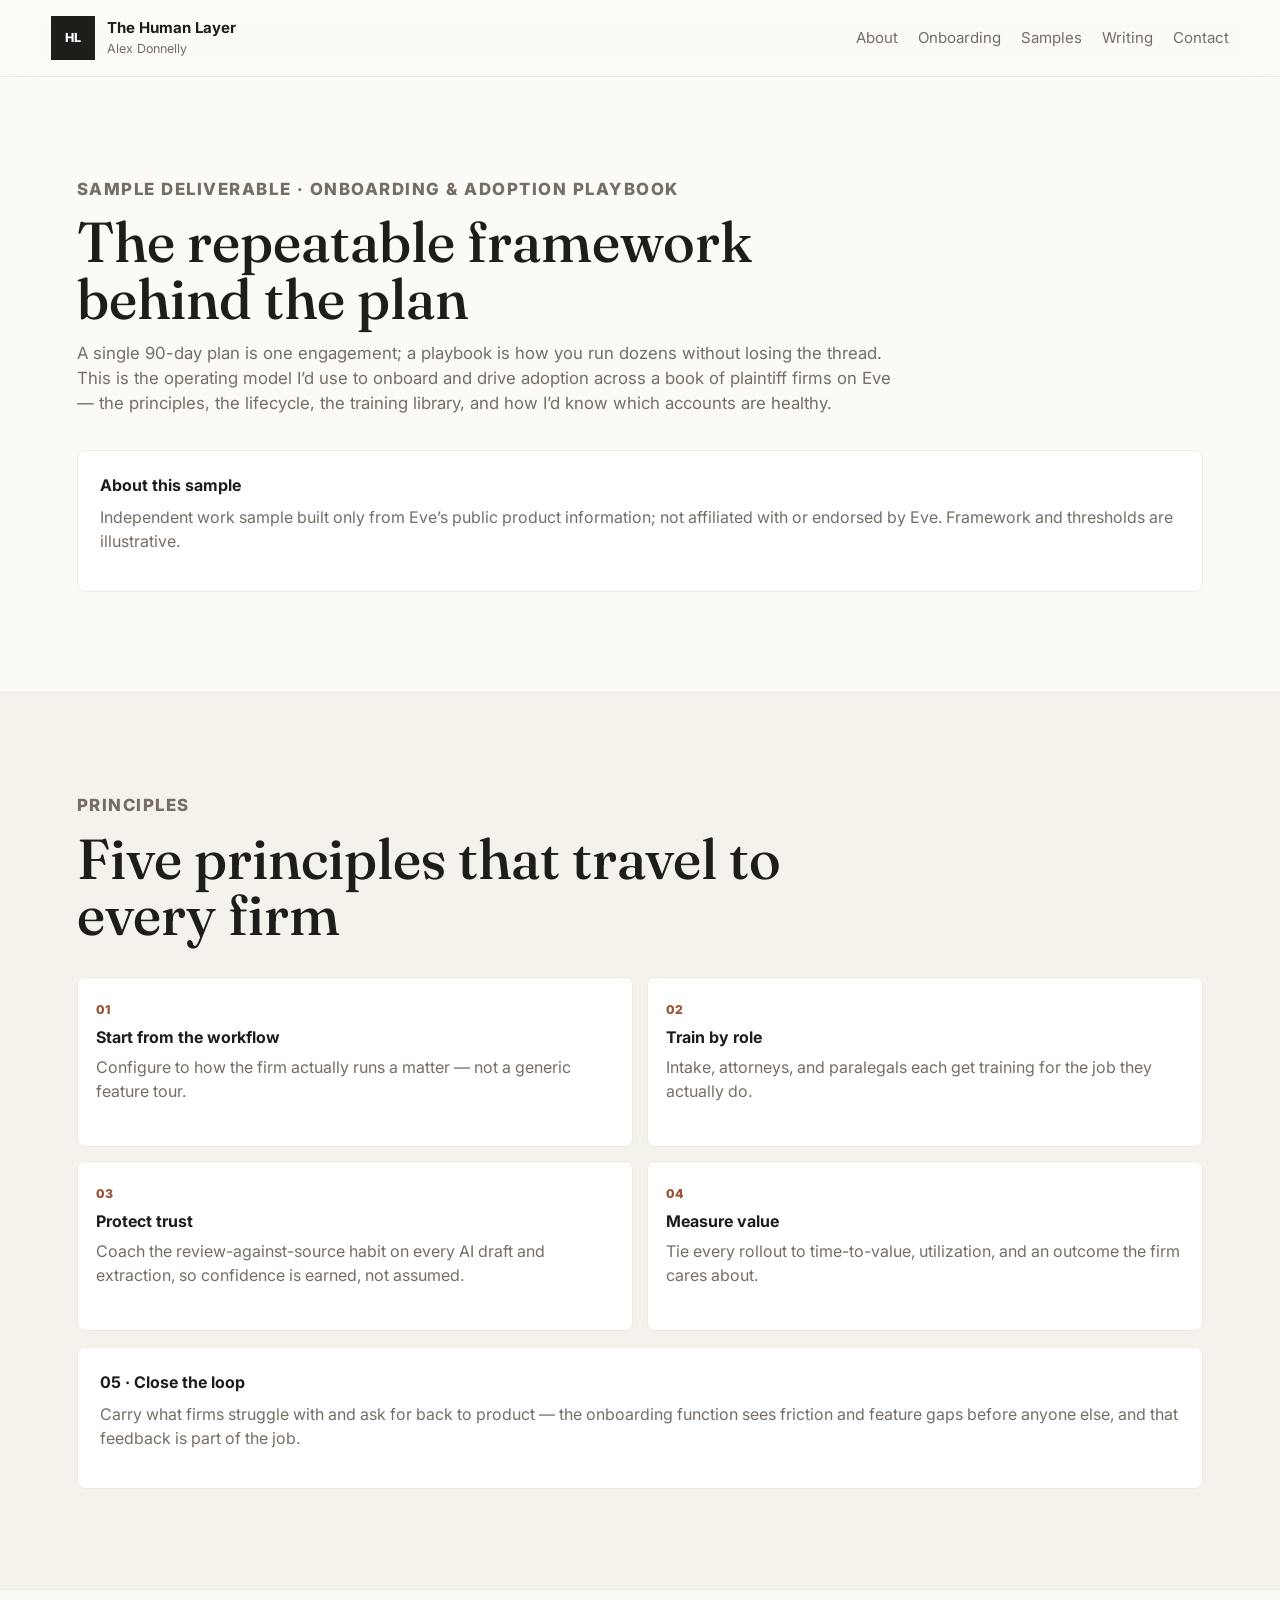
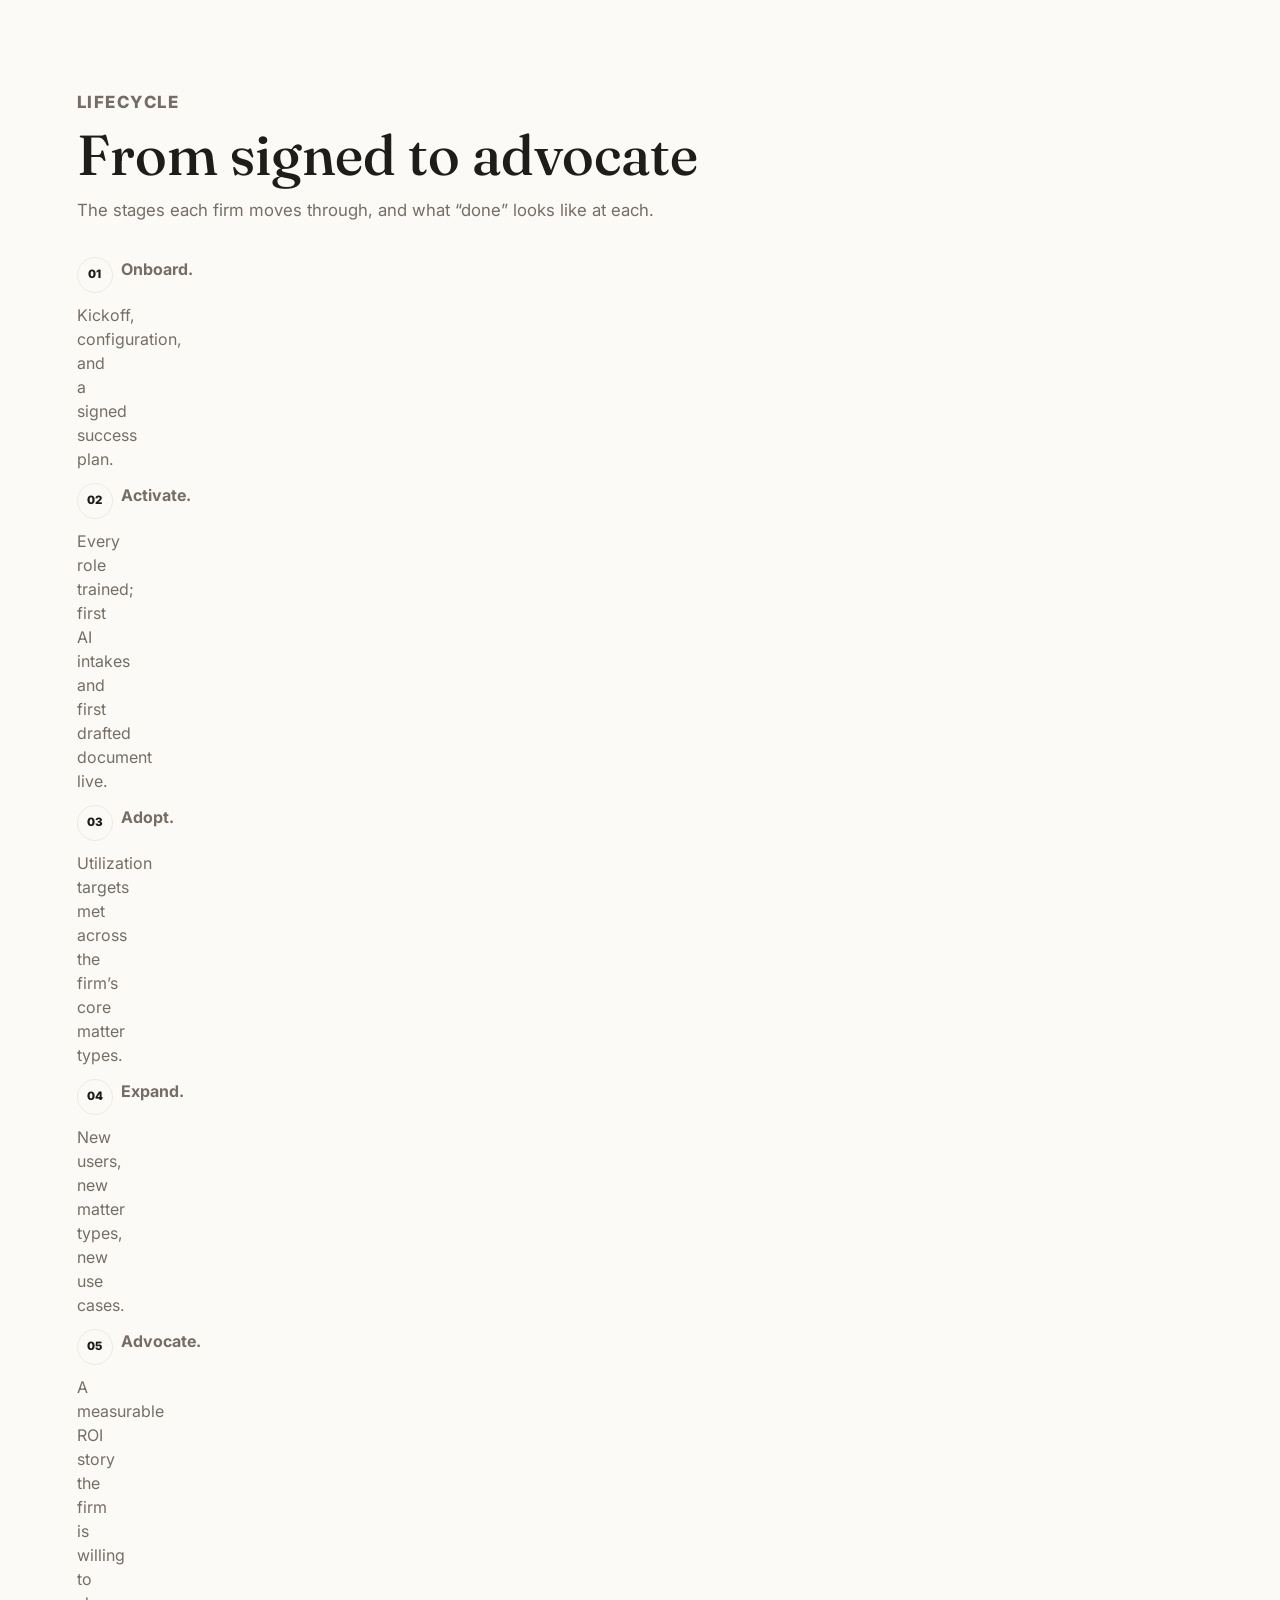
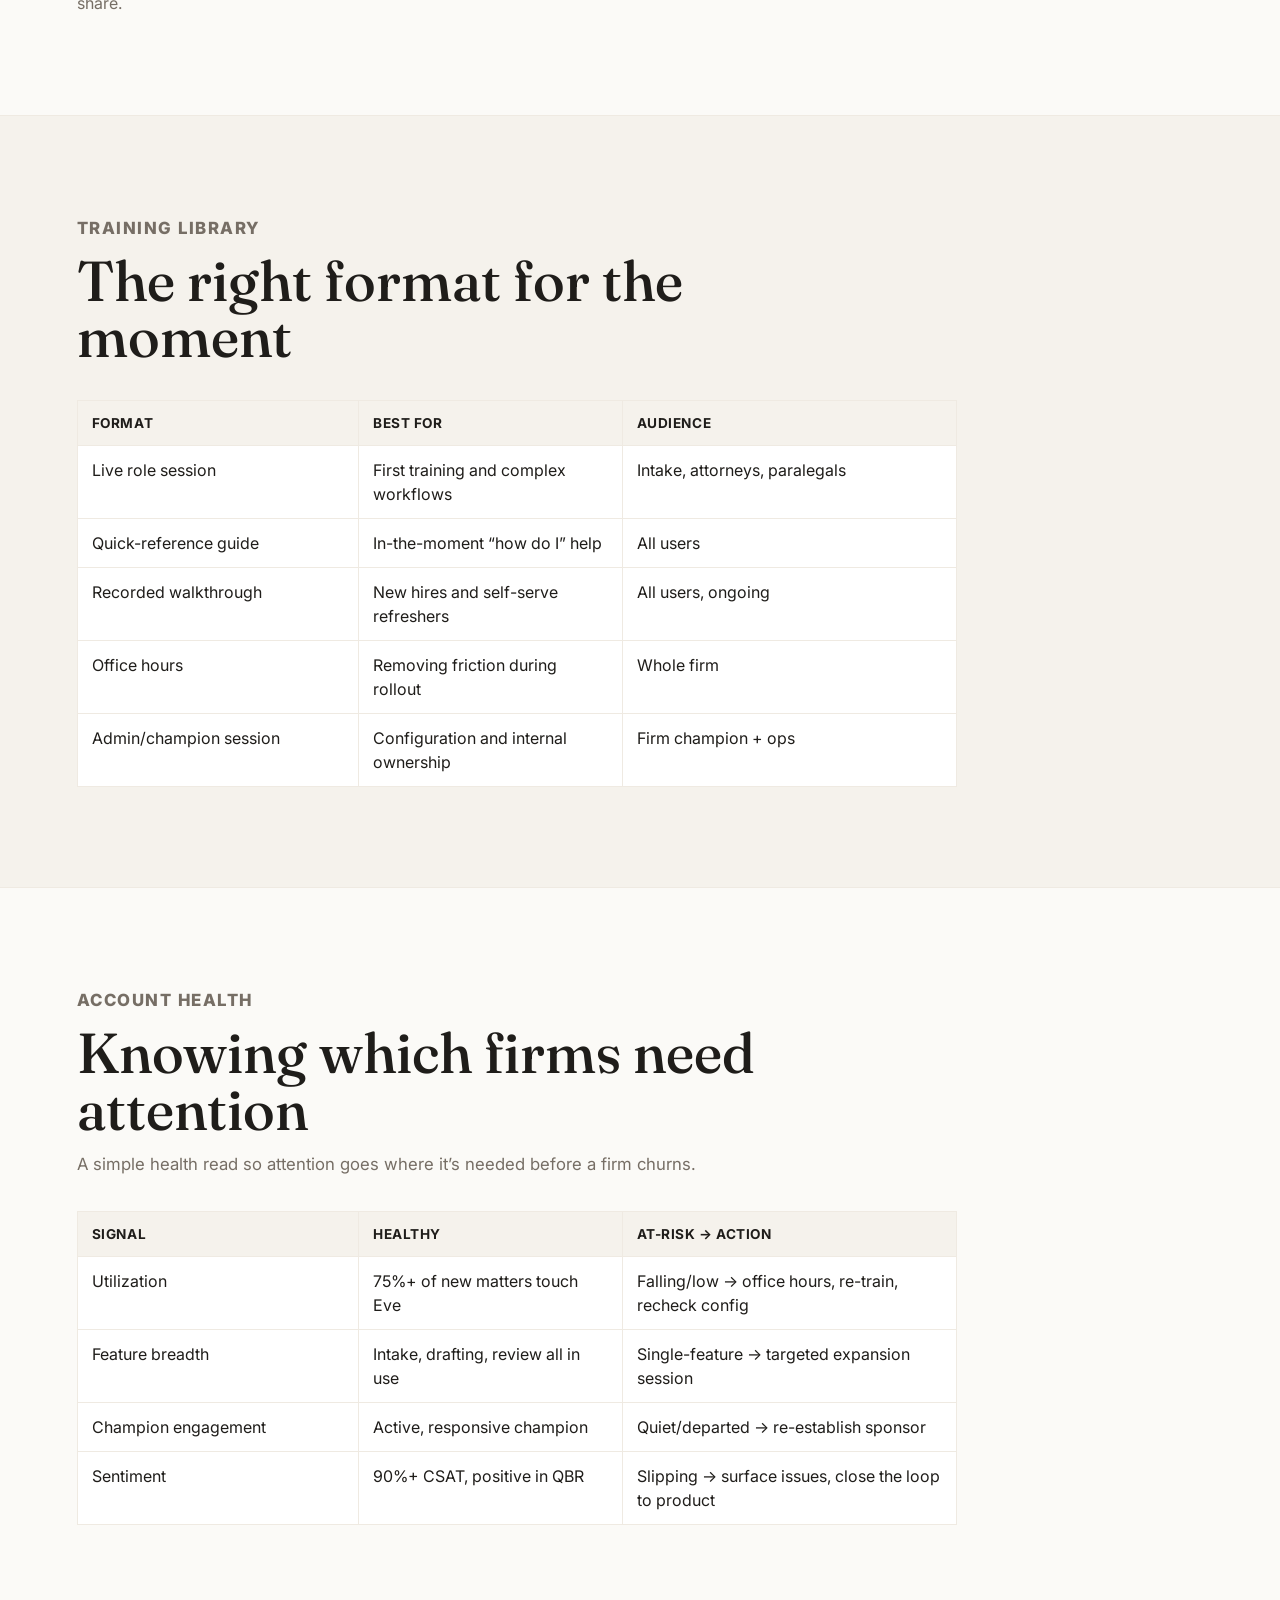
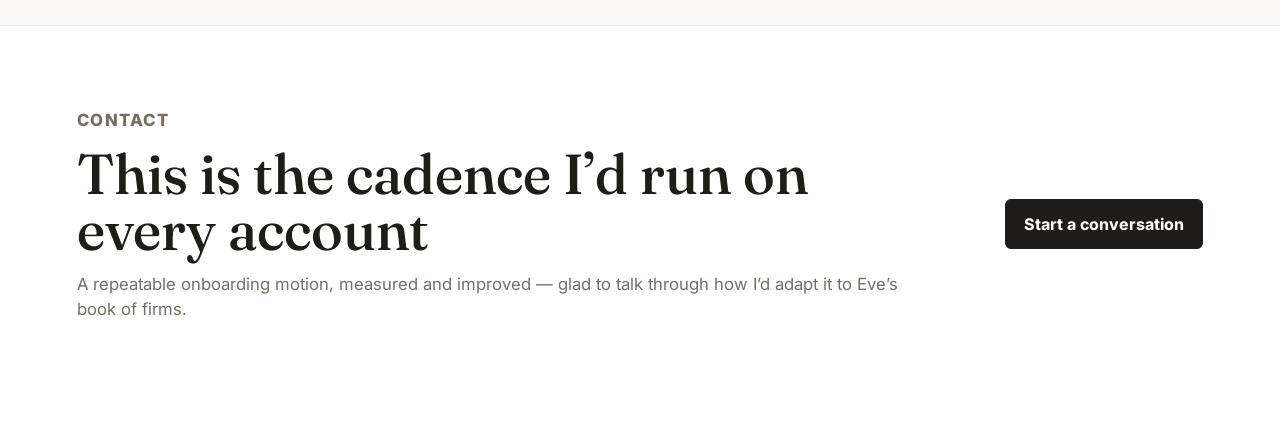
==== adoption-playbook.html @ ddda2724 "Add files via upload" ====
<!doctype html>
<html lang="en">
  <head>
    <!-- Google tag (gtag.js) -->
    <script async src="https://www.googletagmanager.com/gtag/js?id=G-5SEJFHV82K"></script>
    <script>
      window.dataLayer = window.dataLayer || [];
      function gtag(){dataLayer.push(arguments);}
      gtag('js', new Date());
      gtag('config', 'G-5SEJFHV82K');
    </script>
    <meta charset="utf-8">
    <meta name="viewport" content="width=device-width, initial-scale=1">
    <title>Customer Onboarding &amp; Adoption Playbook | Alex Donnelly</title>
    <meta
      name="description"
      content="A sample repeatable playbook for onboarding and driving adoption across a book of plaintiff law firms on Eve: operating principles, lifecycle, training formats, and an account-health framework."
    >
    <link rel="icon" href="favicon.svg" type="image/svg+xml">
    <link rel="icon" href="favicon.png" sizes="48x48">
    <link rel="apple-touch-icon" href="apple-touch-icon.png">
    <link rel="preconnect" href="https://fonts.googleapis.com">
    <link rel="preconnect" href="https://fonts.gstatic.com" crossorigin>
    <link href="https://fonts.googleapis.com/css2?family=Fraunces:opsz,wght@9..144,400;9..144,500;9..144,600&family=Inter:wght@400;500;600;700;800&display=swap" rel="stylesheet">
    <link rel="stylesheet" href="styles.css?v=1">
  </head>
  <body>
    <header class="site-header">
      <a class="brand" href="index.html" aria-label="The Human Layer home">
        <span class="brand-mark" aria-hidden="true">HL</span>
        <span>
          <strong>The Human Layer</strong>
          <small>Alex Donnelly</small>
        </span>
      </a>
      <nav class="nav" aria-label="Primary navigation">
        <a href="index.html#about">About</a>
        <a href="index.html#lifecycle">Onboarding</a>
        <a href="index.html#samples">Samples</a>
        <a href="index.html#takeaways">Writing</a>
        <a href="index.html#contact">Contact</a>
      </nav>
    </header>

    <main id="top">
      <section class="section">
        <div class="section-heading">
          <p class="eyebrow">Sample deliverable &middot; Onboarding &amp; adoption playbook</p>
          <h2>The repeatable framework behind the plan</h2>
          <p>
            A single 90-day plan is one engagement; a playbook is how you run dozens without losing the
            thread. This is the operating model I&rsquo;d use to onboard and drive adoption across a book of
            plaintiff firms on Eve &mdash; the principles, the lifecycle, the training library, and how
            I&rsquo;d know which accounts are healthy.
          </p>
        </div>

        <div class="project-preview" role="note">
          <strong>About this sample</strong>
          <p>
            Independent work sample built only from Eve&rsquo;s public product information; not affiliated
            with or endorsed by Eve. Framework and thresholds are illustrative.
          </p>
        </div>
      </section>

      <section class="section muted">
        <div class="section-heading">
          <p class="eyebrow">Principles</p>
          <h2>Five principles that travel to every firm</h2>
        </div>
        <div class="enablement-cards">
          <article>
            <span>01</span>
            <h4>Start from the workflow</h4>
            <p>Configure to how the firm actually runs a matter &mdash; not a generic feature tour.</p>
          </article>
          <article>
            <span>02</span>
            <h4>Train by role</h4>
            <p>Intake, attorneys, and paralegals each get training for the job they actually do.</p>
          </article>
          <article>
            <span>03</span>
            <h4>Protect trust</h4>
            <p>Coach the review-against-source habit on every AI draft and extraction, so confidence is
            earned, not assumed.</p>
          </article>
          <article>
            <span>04</span>
            <h4>Measure value</h4>
            <p>Tie every rollout to time-to-value, utilization, and an outcome the firm cares about.</p>
          </article>
        </div>
        <div class="project-preview" role="note">
          <strong>05 &middot; Close the loop</strong>
          <p>
            Carry what firms struggle with and ask for back to product &mdash; the onboarding function sees
            friction and feature gaps before anyone else, and that feedback is part of the job.
          </p>
        </div>
      </section>

      <section class="section">
        <div class="section-heading">
          <p class="eyebrow">Lifecycle</p>
          <h2>From signed to advocate</h2>
          <p>The stages each firm moves through, and what &ldquo;done&rdquo; looks like at each.</p>
        </div>
        <ol class="timeline">
          <li><strong>Onboard.</strong> Kickoff, configuration, and a signed success plan.</li>
          <li><strong>Activate.</strong> Every role trained; first AI intakes and first drafted document
          live.</li>
          <li><strong>Adopt.</strong> Utilization targets met across the firm&rsquo;s core matter types.</li>
          <li><strong>Expand.</strong> New users, new matter types, new use cases.</li>
          <li><strong>Advocate.</strong> A measurable ROI story the firm is willing to share.</li>
        </ol>
      </section>

      <section class="section muted">
        <div class="section-heading">
          <p class="eyebrow">Training library</p>
          <h2>The right format for the moment</h2>
        </div>
        <table class="rubric triage">
          <thead>
            <tr><th>Format</th><th>Best for</th><th>Audience</th></tr>
          </thead>
          <tbody>
            <tr><td>Live role session</td><td>First training and complex workflows</td><td>Intake, attorneys, paralegals</td></tr>
            <tr><td>Quick-reference guide</td><td>In-the-moment &ldquo;how do I&rdquo; help</td><td>All users</td></tr>
            <tr><td>Recorded walkthrough</td><td>New hires and self-serve refreshers</td><td>All users, ongoing</td></tr>
            <tr><td>Office hours</td><td>Removing friction during rollout</td><td>Whole firm</td></tr>
            <tr><td>Admin/champion session</td><td>Configuration and internal ownership</td><td>Firm champion + ops</td></tr>
          </tbody>
        </table>
      </section>

      <section class="section">
        <div class="section-heading">
          <p class="eyebrow">Account health</p>
          <h2>Knowing which firms need attention</h2>
          <p>A simple health read so attention goes where it&rsquo;s needed before a firm churns.</p>
        </div>
        <table class="rubric triage">
          <thead>
            <tr><th>Signal</th><th>Healthy</th><th>At-risk &rarr; action</th></tr>
          </thead>
          <tbody>
            <tr><td>Utilization</td><td>75%+ of new matters touch Eve</td><td>Falling/low &rarr; office hours, re-train, recheck config</td></tr>
            <tr><td>Feature breadth</td><td>Intake, drafting, review all in use</td><td>Single-feature &rarr; targeted expansion session</td></tr>
            <tr><td>Champion engagement</td><td>Active, responsive champion</td><td>Quiet/departed &rarr; re-establish sponsor</td></tr>
            <tr><td>Sentiment</td><td>90%+ CSAT, positive in QBR</td><td>Slipping &rarr; surface issues, close the loop to product</td></tr>
          </tbody>
        </table>
      </section>

      <section class="contact-section">
        <div>
          <p class="eyebrow">Contact</p>
          <h2>This is the cadence I&rsquo;d run on every account</h2>
          <p>
            A repeatable onboarding motion, measured and improved &mdash; glad to talk through how
            I&rsquo;d adapt it to Eve&rsquo;s book of firms.
          </p>
        </div>
        <a class="button primary" href="mailto:a.james.donnelly@gmail.com">Start a conversation</a>
      </section>
    </main>
  </body>
</html>
---- styles.css ----
:root {
  color-scheme: light;
  --ink: #1f1d1a;
  --muted: #766e65;
  --line: #efeae2;
  --paper: #fbfaf7;
  --soft: #f5f2ec;
  --blue: #8a5a34;
  --green: #5f6b4f;
  --gold: #a36a2e;
  --rust: #9a5638;
  --white: #ffffff;
  --shadow: 0 16px 44px rgba(31, 29, 26, 0.07);
}

* {
  box-sizing: border-box;
}

html {
  scroll-behavior: smooth;
}

body {
  margin: 0;
  background: var(--paper);
  color: var(--ink);
  font-family:
    Inter, ui-sans-serif, system-ui, -apple-system, BlinkMacSystemFont, "Segoe UI", sans-serif;
  line-height: 1.5;
}

a {
  color: inherit;
}

.site-header {
  position: sticky;
  top: 0;
  z-index: 10;
  display: flex;
  align-items: center;
  justify-content: space-between;
  gap: 24px;
  padding: 16px clamp(18px, 4vw, 56px);
  border-bottom: 1px solid var(--line);
  background: rgba(251, 250, 247, 0.82);
  backdrop-filter: blur(16px);
}

.brand {
  display: inline-flex;
  align-items: center;
  gap: 12px;
  min-width: 230px;
  text-decoration: none;
}

.brand-mark {
  display: grid;
  width: 44px;
  height: 44px;
  place-items: center;
  border: 1px solid var(--ink);
  background: var(--ink);
  color: var(--white);
  font-size: 0.78rem;
  font-weight: 800;
}

.brand strong,
.brand small {
  display: block;
}

.brand strong {
  font-size: 0.94rem;
}

.brand small {
  color: var(--muted);
  font-size: 0.78rem;
}

.nav {
  display: flex;
  flex-wrap: wrap;
  justify-content: flex-end;
  gap: 8px 20px;
  color: var(--muted);
  font-size: 0.94rem;
}

.nav a {
  text-decoration: none;
}

.nav a:hover {
  color: var(--ink);
}

.hero {
  display: grid;
  grid-template-columns: minmax(0, 1.25fr) minmax(300px, 0.7fr);
  gap: clamp(28px, 5vw, 64px);
  align-items: center;
  min-height: calc(84svh - 78px);
  padding: clamp(30px, 4vw, 52px) clamp(18px, 6vw, 80px) clamp(22px, 3vw, 38px);
  border-bottom: 1px solid var(--line);
}

.eyebrow {
  margin: 0 0 12px;
  color: var(--rust);
  font-size: 0.78rem;
  font-weight: 800;
  letter-spacing: 0.09em;
  text-transform: uppercase;
}

h1,
h2,
h3,
h4,
p {
  margin-top: 0;
}

h1 {
  max-width: 910px;
  margin-bottom: 18px;
  font-family: "Fraunces", Georgia, "Times New Roman", serif;
  font-size: clamp(2.7rem, 4vw, 4.35rem);
  font-weight: 500;
  letter-spacing: 0;
  line-height: 1;
}

.lede {
  max-width: 760px;
  color: var(--muted);
  font-size: clamp(1.04rem, 1.55vw, 1.22rem);
}

.hero-actions {
  display: flex;
  flex-wrap: wrap;
  gap: 12px;
  margin-top: 26px;
}

.button {
  display: inline-flex;
  align-items: center;
  justify-content: center;
  min-height: 44px;
  padding: 12px 18px;
  border: 1px solid var(--ink);
  border-radius: 6px;
  font-weight: 750;
  text-decoration: none;
}

.button.primary {
  background: var(--ink);
  color: var(--white);
}

.button.secondary {
  background: transparent;
}

.systems-panel {
  border: 1px solid var(--line);
  border-radius: 8px;
  background:
    linear-gradient(135deg, rgba(31, 29, 26, 0.06), transparent 34%),
    linear-gradient(315deg, rgba(154, 86, 56, 0.10), transparent 40%),
    var(--white);
  box-shadow: var(--shadow);
  overflow: hidden;
}

.panel-head,
.legend {
  display: flex;
  align-items: center;
  justify-content: space-between;
  gap: 16px;
  padding: 16px;
  color: var(--muted);
  font-size: 0.84rem;
}

.panel-head {
  border-bottom: 1px solid var(--line);
}

.status-dot {
  color: var(--green);
  font-weight: 800;
}

.workflow-grid {
  display: grid;
  grid-template-columns: repeat(2, minmax(0, 1fr));
  gap: 12px;
  padding: 18px;
}

.workflow-node {
  position: relative;
  display: grid;
  min-height: 76px;
  place-items: center;
  border: 1px solid var(--line);
  border-radius: 8px;
  background: rgba(255, 255, 255, 0.82);
  font-weight: 800;
}

.workflow-node::after {
  content: "";
  position: absolute;
  right: -7px;
  bottom: -7px;
  width: 18px;
  height: 18px;
  border-radius: 50%;
  background: var(--blue);
}

.workflow-node.human::after {
  background: var(--gold);
}

.legend {
  border-top: 1px solid var(--line);
}

.legend span {
  display: inline-flex;
  align-items: center;
  gap: 8px;
}

.legend i {
  width: 10px;
  height: 10px;
  border-radius: 50%;
}

.human-key {
  background: var(--gold);
}

.ai-key {
  background: var(--blue);
}

.thesis-band {
  padding: 28px clamp(18px, 6vw, 80px);
  background: var(--ink);
  color: var(--white);
}

.thesis-band p {
  max-width: 1180px;
  margin: 0 auto;
  font-family: "Fraunces", Georgia, "Times New Roman", serif;
  font-size: clamp(1.35rem, 2.6vw, 2.35rem);
  line-height: 1.18;
}

.section {
  padding: clamp(58px, 8vw, 100px) clamp(18px, 6vw, 80px);
}

.section.muted {
  background: var(--soft);
  border-block: 1px solid var(--line);
}

.section-heading {
  max-width: 820px;
  margin-bottom: 34px;
}

.section-heading h2,
.contact-section h2 {
  margin-bottom: 14px;
  font-family: "Fraunces", Georgia, "Times New Roman", serif;
  font-size: clamp(2rem, 4.4vw, 4.2rem);
  font-weight: 500;
  line-height: 1;
}

.section-heading p,
.contact-section p {
  color: var(--muted);
  font-size: 1.05rem;
}

.blueprint-layout {
  display: grid;
  grid-template-columns: minmax(280px, 0.72fr) minmax(0, 1.28fr);
  gap: 18px;
}

.blueprint-stage,
.project-card,
.project-preview,
.writing-list article {
  border: 1px solid var(--line);
  border-radius: 8px;
  background: var(--white);
}

.blueprint-stage {
  padding: 22px;
}

.blueprint-stage.emphasized {
  background: #f8faf7;
}

.stage-header {
  margin-bottom: 22px;
}

.stage-header h3 {
  margin-bottom: 4px;
  font-size: 1.24rem;
}

.stage-header p {
  color: var(--muted);
}

.timeline {
  display: grid;
  grid-template-columns: minmax(0, 1fr);
  gap: 12px;
  margin: 0;
  padding: 0;
  list-style: none;
  counter-reset: workflow;
}

.timeline li {
  counter-increment: workflow;
  display: grid;
  grid-template-columns: 34px minmax(0, 1fr);
  gap: 10px;
  align-items: start;
  color: var(--muted);
}

.timeline li::before {
  content: counter(workflow, decimal-leading-zero);
  display: grid;
  width: 34px;
  height: 34px;
  place-items: center;
  border: 1px solid var(--line);
  border-radius: 50%;
  color: var(--ink);
  font-size: 0.72rem;
  font-weight: 850;
}

.enablement-cards,
.project-grid,
.writing-list {
  display: grid;
  grid-template-columns: repeat(2, minmax(0, 1fr));
  gap: 14px;
}

.enablement-cards article {
  min-height: 170px;
  padding: 18px;
  border: 1px solid var(--line);
  border-radius: 8px;
  background: var(--white);
}

.enablement-cards span,
.writing-list span {
  color: var(--rust);
  font-size: 0.76rem;
  font-weight: 850;
}

.enablement-cards h4,
.writing-list h3,
.project-card h3 {
  margin: 8px 0 8px;
  line-height: 1.16;
}

.enablement-cards p,
.writing-list p,
.project-card p,
.project-preview p {
  color: var(--muted);
}

.project-grid {
  grid-template-columns: repeat(3, minmax(0, 1fr));
}

.project-card {
  display: flex;
  min-height: 250px;
  flex-direction: column;
  padding: 22px;
}

.text-button {
  align-self: flex-start;
  margin-top: auto;
  padding: 0;
  border: 0;
  background: none;
  color: var(--blue);
  cursor: pointer;
  font: inherit;
  font-weight: 850;
}

.text-button:hover {
  text-decoration: underline;
}

.project-preview {
  margin-top: 16px;
  padding: 22px;
}

.project-preview strong {
  display: block;
  margin-bottom: 8px;
}

.writing-list article {
  padding: 22px;
}

.writing-list {
  grid-template-columns: repeat(2, minmax(0, 1fr));
}

.contact-section {
  display: grid;
  grid-template-columns: minmax(0, 1fr) auto;
  gap: 24px;
  align-items: center;
  padding: clamp(48px, 7vw, 82px) clamp(18px, 6vw, 80px);
  background: var(--white);
  border-top: 1px solid var(--line);
}

.contact-section > div {
  max-width: 850px;
}

@media (max-width: 920px) {
  .site-header,
  .contact-section {
    align-items: flex-start;
    flex-direction: column;
  }

  .hero,
  .blueprint-layout,
  .project-grid,
  .writing-list {
    grid-template-columns: 1fr;
  }

  .hero {
    min-height: auto;
  }

  .contact-section {
    display: flex;
  }
}

@media (max-width: 620px) {
  .site-header {
    position: static;
  }

  .brand {
    min-width: 0;
  }

  .nav {
    justify-content: flex-start;
  }

  .enablement-cards {
    grid-template-columns: 1fr;
  }

  .systems-panel {
    display: none;
  }

  .hero {
    padding-top: 32px;
    padding-bottom: 28px;
  }

  h1 {
    font-size: clamp(2.35rem, 11vw, 3rem);
    line-height: 1.03;
  }

  .panel-head,
  .legend {
    align-items: flex-start;
    flex-direction: column;
  }
}

.about-layout {
  display: grid;
  grid-template-columns: 280px 1fr;
  gap: 2.5rem;
  align-items: start;
}

.about-photo {
  width: 100%;
  height: auto;
  border-radius: 14px;
  box-shadow: var(--shadow);
  border: 1px solid var(--line);
}

.about-copy {
  margin: 0;
}

@media (max-width: 920px) {
  .about-layout {
    grid-template-columns: 1fr;
  }

  .about-photo {
    max-width: 240px;
  }
}

/* ===== Evaluation case study ===== */
.records-list,
.findings-list {
  display: grid;
  gap: 14px;
  max-width: 880px;
}

.record {
  padding: 16px 20px;
  border: 1px solid var(--line);
  border-radius: 8px;
  background: var(--white);
}

.record header {
  display: flex;
  align-items: baseline;
  gap: 10px;
  margin-bottom: 6px;
  color: var(--muted);
  font-size: 0.85rem;
  font-weight: 700;
}

.record-id {
  display: inline-grid;
  min-width: 34px;
  padding: 2px 6px;
  place-items: center;
  border-radius: 6px;
  background: var(--ink);
  color: var(--white);
  font-size: 0.74rem;
  font-weight: 850;
}

.record p {
  margin: 0;
  font-family: "Fraunces", Georgia, "Times New Roman", serif;
  font-size: 0.98rem;
}

.ai-chronology {
  display: grid;
  gap: 12px;
  max-width: 880px;
  margin: 0;
  padding: 0;
  list-style: none;
}

.ai-chronology li {
  position: relative;
  padding: 14px 18px;
  border: 1px solid var(--rust);
  border-left-width: 5px;
  border-radius: 8px;
  background: #fdf6f3;
}

.ai-chronology li.ok {
  border-color: var(--line);
  border-left-color: var(--green);
  background: var(--white);
}

.chrono-date {
  color: var(--muted);
  font-size: 0.8rem;
  font-weight: 850;
  letter-spacing: 0.04em;
  text-transform: uppercase;
}

.ai-chronology .flag {
  position: absolute;
  top: 12px;
  right: 14px;
  color: var(--rust);
  font-size: 0.8rem;
  font-weight: 850;
}

.ai-chronology p {
  margin: 6px 0 0;
}

.finding {
  padding: 20px 22px;
  border: 1px solid var(--line);
  border-radius: 8px;
  background: var(--white);
}

.finding h3 {
  display: flex;
  align-items: center;
  gap: 10px;
  margin-bottom: 10px;
}

.finding h3 span {
  display: inline-grid;
  min-width: 36px;
  padding: 3px 8px;
  place-items: center;
  border-radius: 6px;
  background: var(--rust);
  color: var(--white);
  font-size: 0.78rem;
  font-weight: 850;
}

.finding .vs {
  padding: 10px 14px;
  border-left: 3px solid var(--line);
  background: var(--soft);
  border-radius: 0 6px 6px 0;
  font-size: 0.95rem;
}

.finding .catch {
  margin-bottom: 0;
  color: var(--blue);
}

.rubric {
  width: 100%;
  max-width: 880px;
  border-collapse: collapse;
  background: var(--white);
}

.rubric th,
.rubric td {
  padding: 12px 14px;
  border: 1px solid var(--line);
  text-align: left;
}

.rubric th {
  background: var(--soft);
  font-size: 0.85rem;
  letter-spacing: 0.04em;
  text-transform: uppercase;
}

.rubric td:last-child {
  font-weight: 850;
  white-space: nowrap;
}

a.text-button {
  text-decoration: none;
}

a.text-button:hover {
  text-decoration: underline;
}

.post-body {
  max-width: 740px;
}

.post-body p {
  margin-bottom: 1.2em;
  font-size: 1.05rem;
  line-height: 1.65;
}

.writing-list h3 a {
  text-decoration: none;
}

.writing-list h3 a:hover {
  text-decoration: underline;
}

/* Hero stack diagram: The Human Layer */
.stack {
  display: grid;
  gap: 6px;
  padding: 22px;
}

.stack-layer {
  display: grid;
  gap: 2px;
  padding: 16px 18px;
  border: 1px solid var(--line);
  border-radius: 8px;
  background: rgba(255, 255, 255, 0.85);
  text-align: center;
}

.stack-layer strong {
  font-size: 1.02rem;
}

.stack-layer span {
  color: var(--muted);
  font-size: 0.82rem;
}

.stack-layer.human-layer {
  border-color: var(--ink);
  background: var(--ink);
  box-shadow: var(--shadow);
}

.stack-layer.human-layer strong {
  color: var(--white);
  font-family: "Fraunces", Georgia, "Times New Roman", serif;
  font-size: 1.18rem;
  font-weight: 500;
}

.stack-layer.human-layer span {
  color: rgba(251, 252, 250, 0.75);
}

.stack-flow {
  color: var(--gold);
  font-size: 0.6rem;
  letter-spacing: 0.4em;
  text-align: center;
}

.project-grid.single {
  grid-template-columns: 1fr;
  max-width: 780px;
}

.project-grid.single .project-card {
  min-height: 0;
  gap: 6px;
}

.blueprint-cta {
  max-width: 780px;
}

.blueprint-cta a {
  color: var(--blue);
  font-weight: 750;
}

/* Workflow inventory table: balance column widths */
.rubric.inventory {
  table-layout: fixed;
}

.rubric.inventory th:nth-child(1) { width: 16%; }
.rubric.inventory th:nth-child(2) { width: 32%; }
.rubric.inventory th:nth-child(3) { width: 27%; }
.rubric.inventory th:nth-child(4) { width: 25%; }

.rubric.inventory td:last-child {
  font-weight: 400;
  white-space: normal;
}

/* Triage job-aid table: balanced 3-column layout */
.rubric.triage {
  table-layout: fixed;
}

.rubric.triage th,
.rubric.triage td {
  vertical-align: top;
  word-wrap: break-word;
  overflow-wrap: break-word;
}

.rubric.triage th:nth-child(1) { width: 32%; }
.rubric.triage th:nth-child(2) { width: 30%; }
.rubric.triage th:nth-child(3) { width: 38%; }

.rubric.triage td:last-child {
  font-weight: 400;
  white-space: normal;
}

/* Product-update format-map table: balanced 4-column layout */
.rubric.formats {
  table-layout: fixed;
}

.rubric.formats th,
.rubric.formats td {
  vertical-align: top;
  word-wrap: break-word;
  overflow-wrap: break-word;
}

.rubric.formats th:nth-child(1) { width: 18%; }
.rubric.formats th:nth-child(2) { width: 18%; }
.rubric.formats th:nth-child(3) { width: 20%; }
.rubric.formats th:nth-child(4) { width: 44%; }

.rubric.formats td:last-child {
  font-weight: 400;
  white-space: normal;
}

/* Release-note block (mirrors Harvey's release-notes layout) */
.relnote {
  max-width: 760px;
  padding: 26px 28px;
  border: 1px solid var(--line);
  border-radius: 10px;
  background: var(--white);
  box-shadow: var(--shadow);
}

.relnote-head {
  display: flex;
  align-items: baseline;
  justify-content: space-between;
  gap: 16px;
  flex-wrap: wrap;
}

.relnote-head h3 {
  margin: 0;
  font-family: "Fraunces", Georgia, "Times New Roman", serif;
  font-weight: 500;
  font-size: 1.65rem;
  line-height: 1.1;
}

.relnote-date {
  color: var(--muted);
  font-size: 0.85rem;
  white-space: nowrap;
}

.pill {
  display: inline-block;
  margin-top: 12px;
  padding: 4px 12px;
  border-radius: 999px;
  background: var(--soft);
  color: var(--muted);
  font-size: 0.74rem;
  font-weight: 700;
  letter-spacing: 0.02em;
}

.relnote-meta {
  display: grid;
  grid-template-columns: repeat(auto-fit, minmax(130px, 1fr));
  gap: 14px 22px;
  margin: 20px 0;
  padding: 18px 0;
  border-top: 1px solid var(--line);
  border-bottom: 1px solid var(--line);
}

.relnote-meta div {
  display: grid;
  gap: 3px;
}

.relnote-meta dt {
  margin: 0;
  color: var(--muted);
  font-size: 0.68rem;
  font-weight: 800;
  letter-spacing: 0.08em;
  text-transform: uppercase;
}

.relnote-meta dd {
  margin: 0;
  font-size: 0.92rem;
  color: var(--ink);
}

.relnote h4 {
  margin: 18px 0 6px;
  color: var(--rust);
  font-size: 0.76rem;
  font-weight: 800;
  letter-spacing: 0.08em;
  text-transform: uppercase;
}

.relnote p {
  margin: 0;
  color: var(--muted);
}

.relnote p + h4 {
  margin-top: 18px;
}

/* Subtle hovers & dividers (restrained, Harvey-style) */
.project-card,
.writing-list article,
.enablement-cards article,
.blueprint-stage,
.finding,
.record,
.systems-panel {
  transition: border-color 0.22s ease, box-shadow 0.22s ease, transform 0.22s ease;
}

.project-card:hover,
.writing-list article:hover,
.enablement-cards article:hover,
.finding:hover {
  border-color: #e0d8cb;
  box-shadow: 0 10px 30px rgba(31, 29, 26, 0.05);
}

.nav a {
  transition: color 0.18s ease;
}

.text-button {
  transition: color 0.18s ease;
}

/* Two-column meta table (label / value) */
.rubric.meta {
  table-layout: fixed;
}

.rubric.meta td {
  vertical-align: top;
}

.rubric.meta td:nth-child(1) { width: 22%; }

.rubric.meta td:last-child {
  font-weight: 400;
  white-space: normal;
}
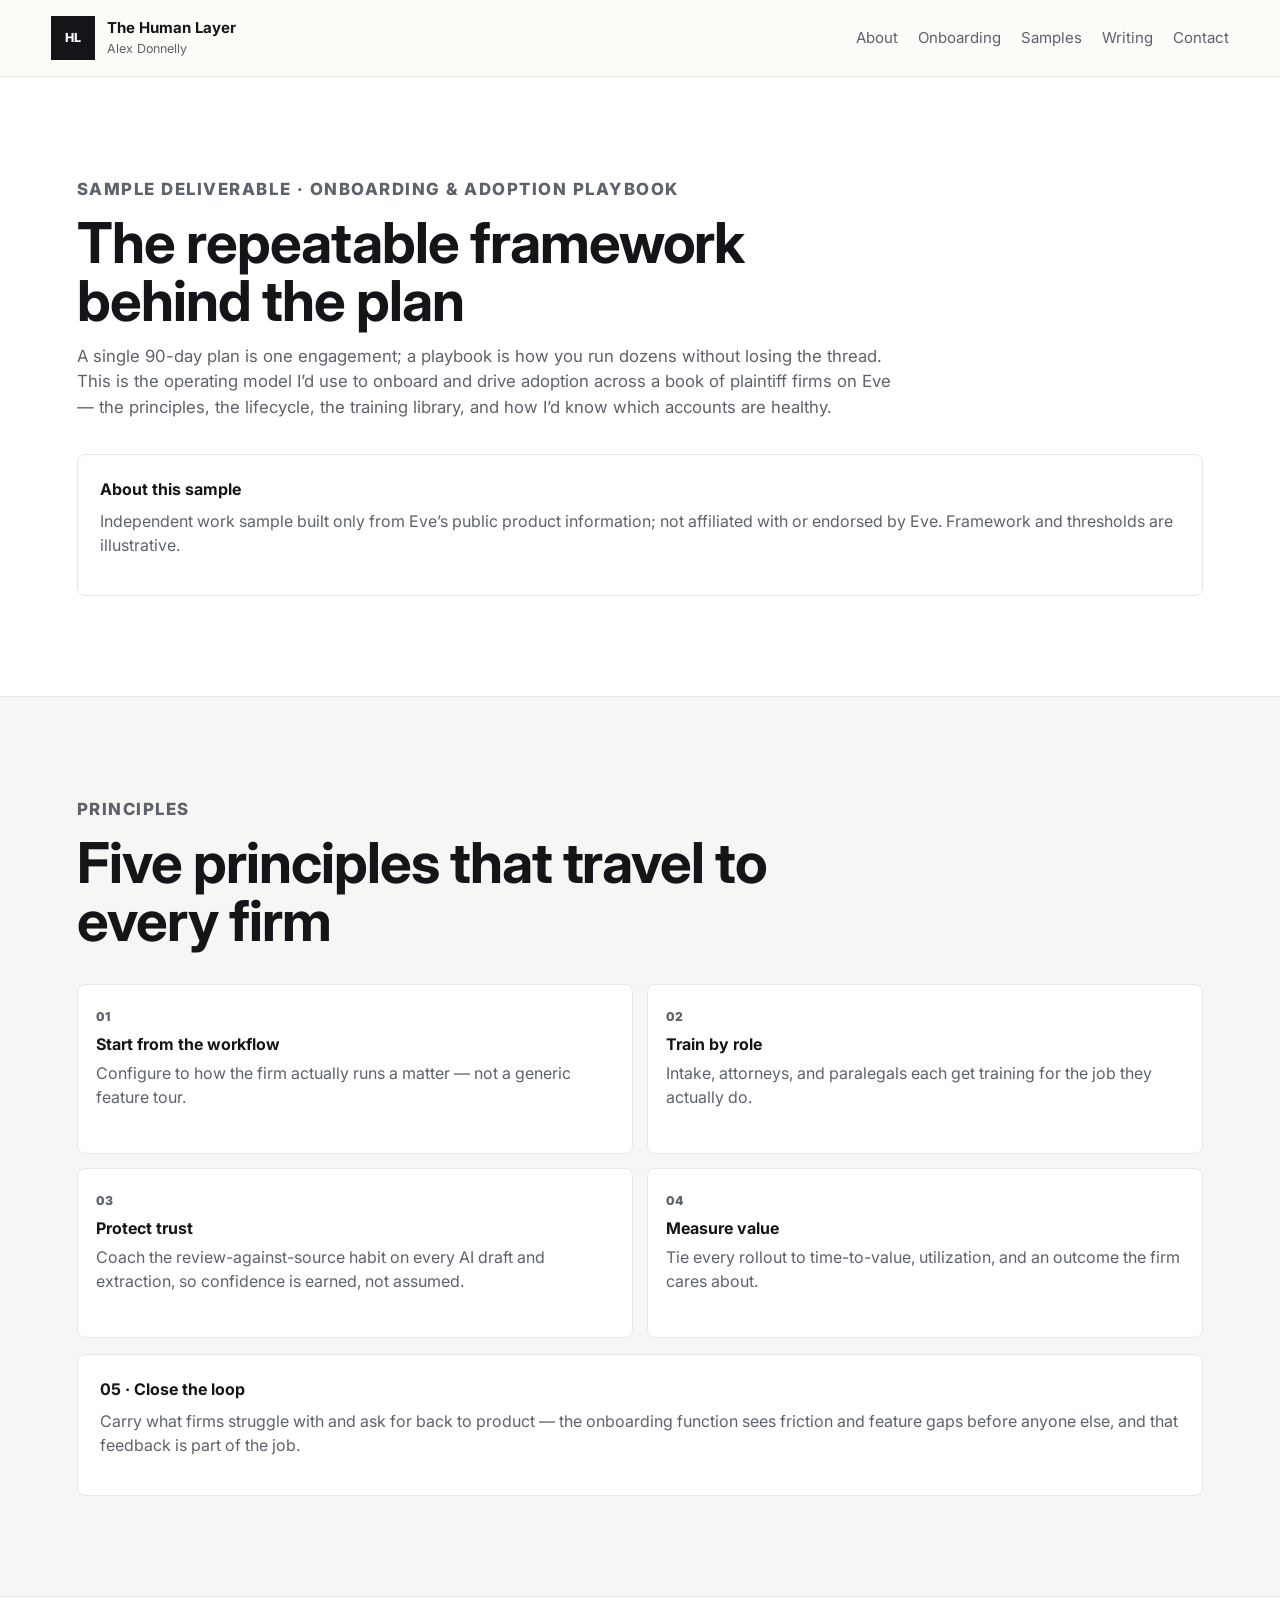
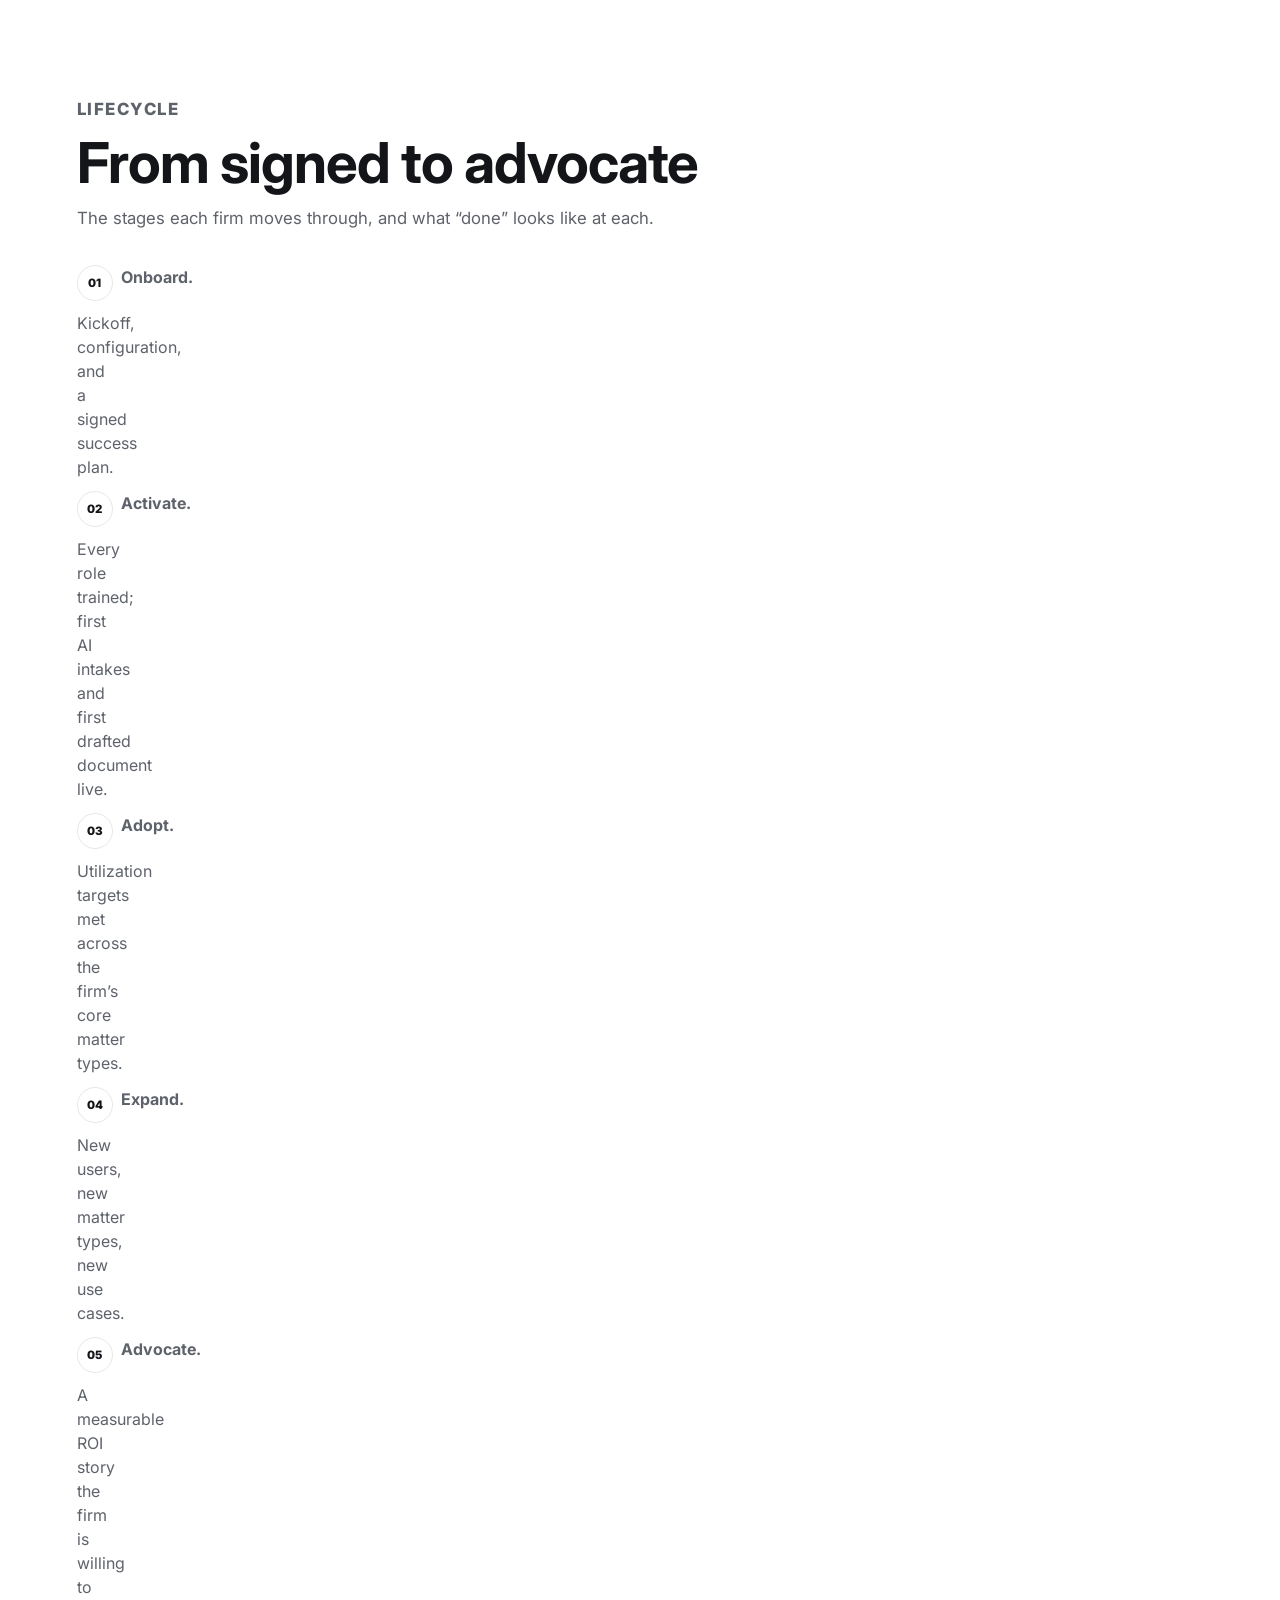
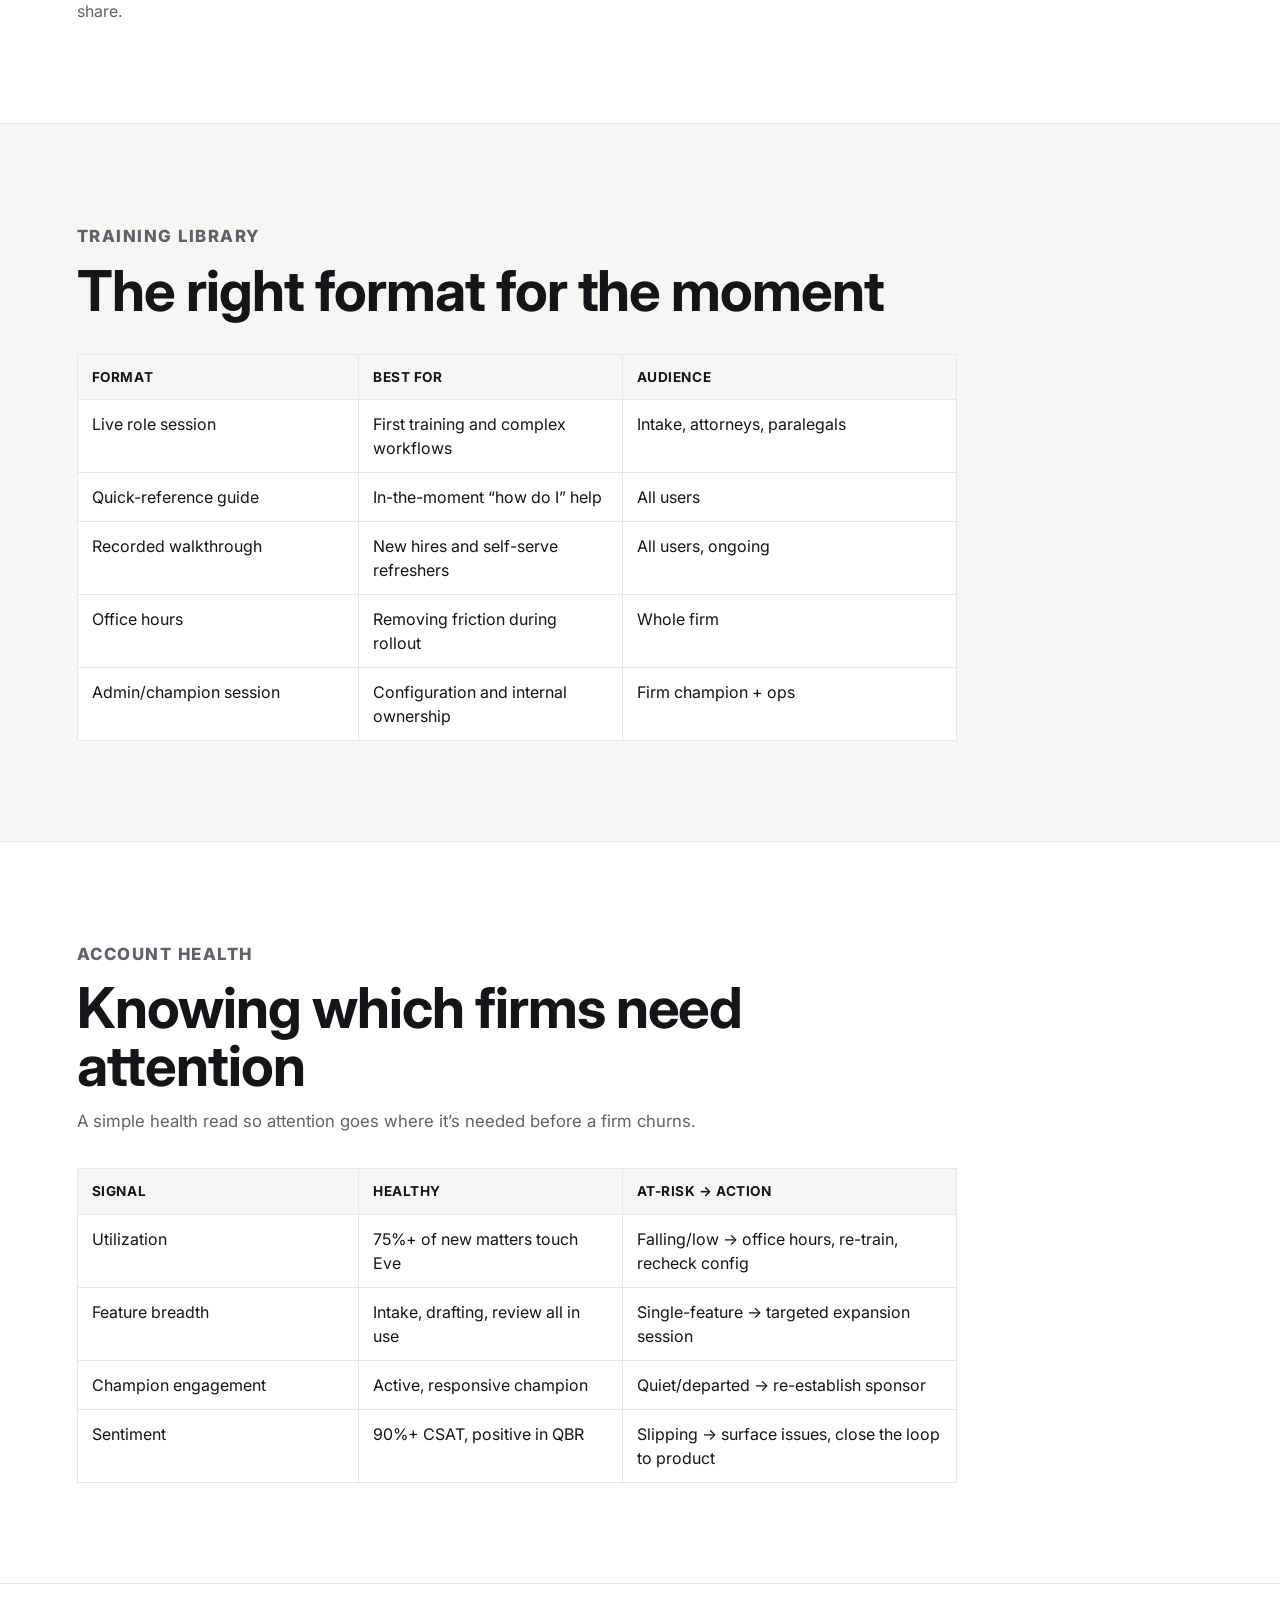
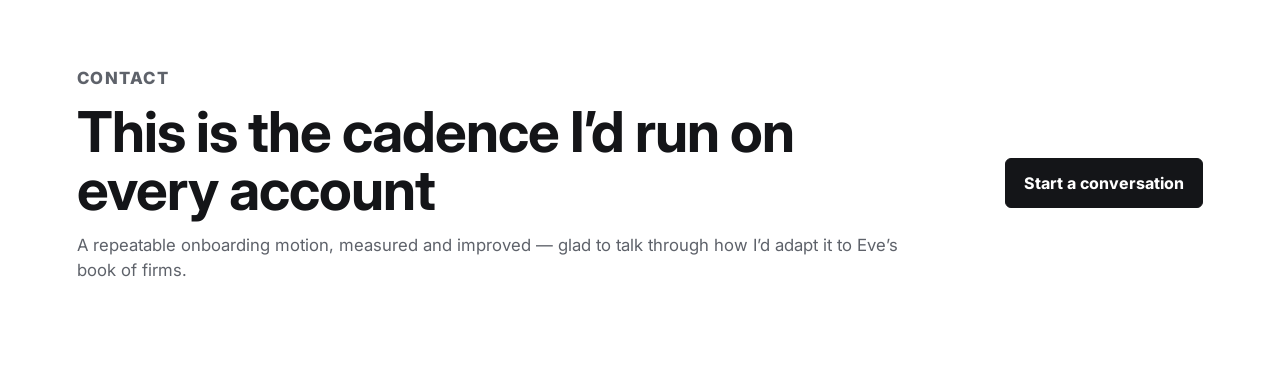
==== commit e0ebe437: "Add files via upload" ====
--- a/adoption-playbook.html
+++ b/adoption-playbook.html
@@ -21,8 +21,8 @@
     <link rel="apple-touch-icon" href="apple-touch-icon.png">
     <link rel="preconnect" href="https://fonts.googleapis.com">
     <link rel="preconnect" href="https://fonts.gstatic.com" crossorigin>
-    <link href="https://fonts.googleapis.com/css2?family=Fraunces:opsz,wght@9..144,400;9..144,500;9..144,600&family=Inter:wght@400;500;600;700;800&display=swap" rel="stylesheet">
-    <link rel="stylesheet" href="styles.css?v=1">
+    <link href="https://fonts.googleapis.com/css2?family=Inter:wght@400;500;600;700;800&display=swap" rel="stylesheet">
+    <link rel="stylesheet" href="styles.css?v=2">
   </head>
   <body>
     <header class="site-header">
--- a/styles.css
+++ b/styles.css
@@ -1,16 +1,16 @@
 :root {
   color-scheme: light;
-  --ink: #1f1d1a;
-  --muted: #766e65;
-  --line: #efeae2;
-  --paper: #fbfaf7;
-  --soft: #f5f2ec;
-  --blue: #8a5a34;
+  --ink: #141518;
+  --muted: #5e626a;
+  --line: #e7e7e4;
+  --paper: #ffffff;
+  --soft: #f6f6f4;
+  --blue: #141518;
   --green: #5f6b4f;
   --gold: #a36a2e;
   --rust: #9a5638;
   --white: #ffffff;
-  --shadow: 0 16px 44px rgba(31, 29, 26, 0.07);
+  --shadow: 0 16px 40px rgba(20, 20, 25, 0.06);
 }
 
 * {
@@ -111,11 +111,25 @@
 
 .eyebrow {
   margin: 0 0 12px;
-  color: var(--rust);
+  color: var(--muted);
   font-size: 0.78rem;
   font-weight: 800;
   letter-spacing: 0.09em;
   text-transform: uppercase;
+}
+
+/* Hero tag styled as a bordered pill, like Eve's */
+.hero .eyebrow {
+  display: inline-block;
+  margin-bottom: 22px;
+  padding: 7px 16px;
+  border: 1px solid var(--ink);
+  border-radius: 999px;
+  color: var(--ink);
+  font-size: 0.82rem;
+  font-weight: 600;
+  letter-spacing: 0;
+  text-transform: none;
 }
 
 h1,
@@ -129,11 +143,11 @@
 h1 {
   max-width: 910px;
   margin-bottom: 18px;
-  font-family: "Fraunces", Georgia, "Times New Roman", serif;
+  font-family: Inter, ui-sans-serif, system-ui, -apple-system, "Segoe UI", sans-serif;
   font-size: clamp(2.7rem, 4vw, 4.35rem);
-  font-weight: 500;
-  letter-spacing: 0;
-  line-height: 1;
+  font-weight: 750;
+  letter-spacing: -0.022em;
+  line-height: 1.02;
 }
 
 .lede {
@@ -267,9 +281,11 @@
 .thesis-band p {
   max-width: 1180px;
   margin: 0 auto;
-  font-family: "Fraunces", Georgia, "Times New Roman", serif;
+  font-family: Inter, ui-sans-serif, system-ui, -apple-system, "Segoe UI", sans-serif;
   font-size: clamp(1.35rem, 2.6vw, 2.35rem);
-  line-height: 1.18;
+  font-weight: 600;
+  letter-spacing: -0.012em;
+  line-height: 1.2;
 }
 
 .section {
@@ -289,10 +305,11 @@
 .section-heading h2,
 .contact-section h2 {
   margin-bottom: 14px;
-  font-family: "Fraunces", Georgia, "Times New Roman", serif;
+  font-family: Inter, ui-sans-serif, system-ui, -apple-system, "Segoe UI", sans-serif;
   font-size: clamp(2rem, 4.4vw, 4.2rem);
-  font-weight: 500;
-  line-height: 1;
+  font-weight: 700;
+  letter-spacing: -0.018em;
+  line-height: 1.03;
 }
 
 .section-heading p,
@@ -387,7 +404,7 @@
 
 .enablement-cards span,
 .writing-list span {
-  color: var(--rust);
+  color: var(--muted);
   font-size: 0.76rem;
   font-weight: 850;
 }
@@ -594,7 +611,7 @@
 
 .record p {
   margin: 0;
-  font-family: "Fraunces", Georgia, "Times New Roman", serif;
+  font-family: Inter, ui-sans-serif, system-ui, -apple-system, "Segoe UI", sans-serif;
   font-size: 0.98rem;
 }
 
@@ -768,7 +785,7 @@
 
 .stack-layer.human-layer strong {
   color: var(--white);
-  font-family: "Fraunces", Georgia, "Times New Roman", serif;
+  font-family: Inter, ui-sans-serif, system-ui, -apple-system, "Segoe UI", sans-serif;
   font-size: 1.18rem;
   font-weight: 500;
 }
@@ -881,7 +898,7 @@
 
 .relnote-head h3 {
   margin: 0;
-  font-family: "Fraunces", Georgia, "Times New Roman", serif;
+  font-family: Inter, ui-sans-serif, system-ui, -apple-system, "Segoe UI", sans-serif;
   font-weight: 500;
   font-size: 1.65rem;
   line-height: 1.1;
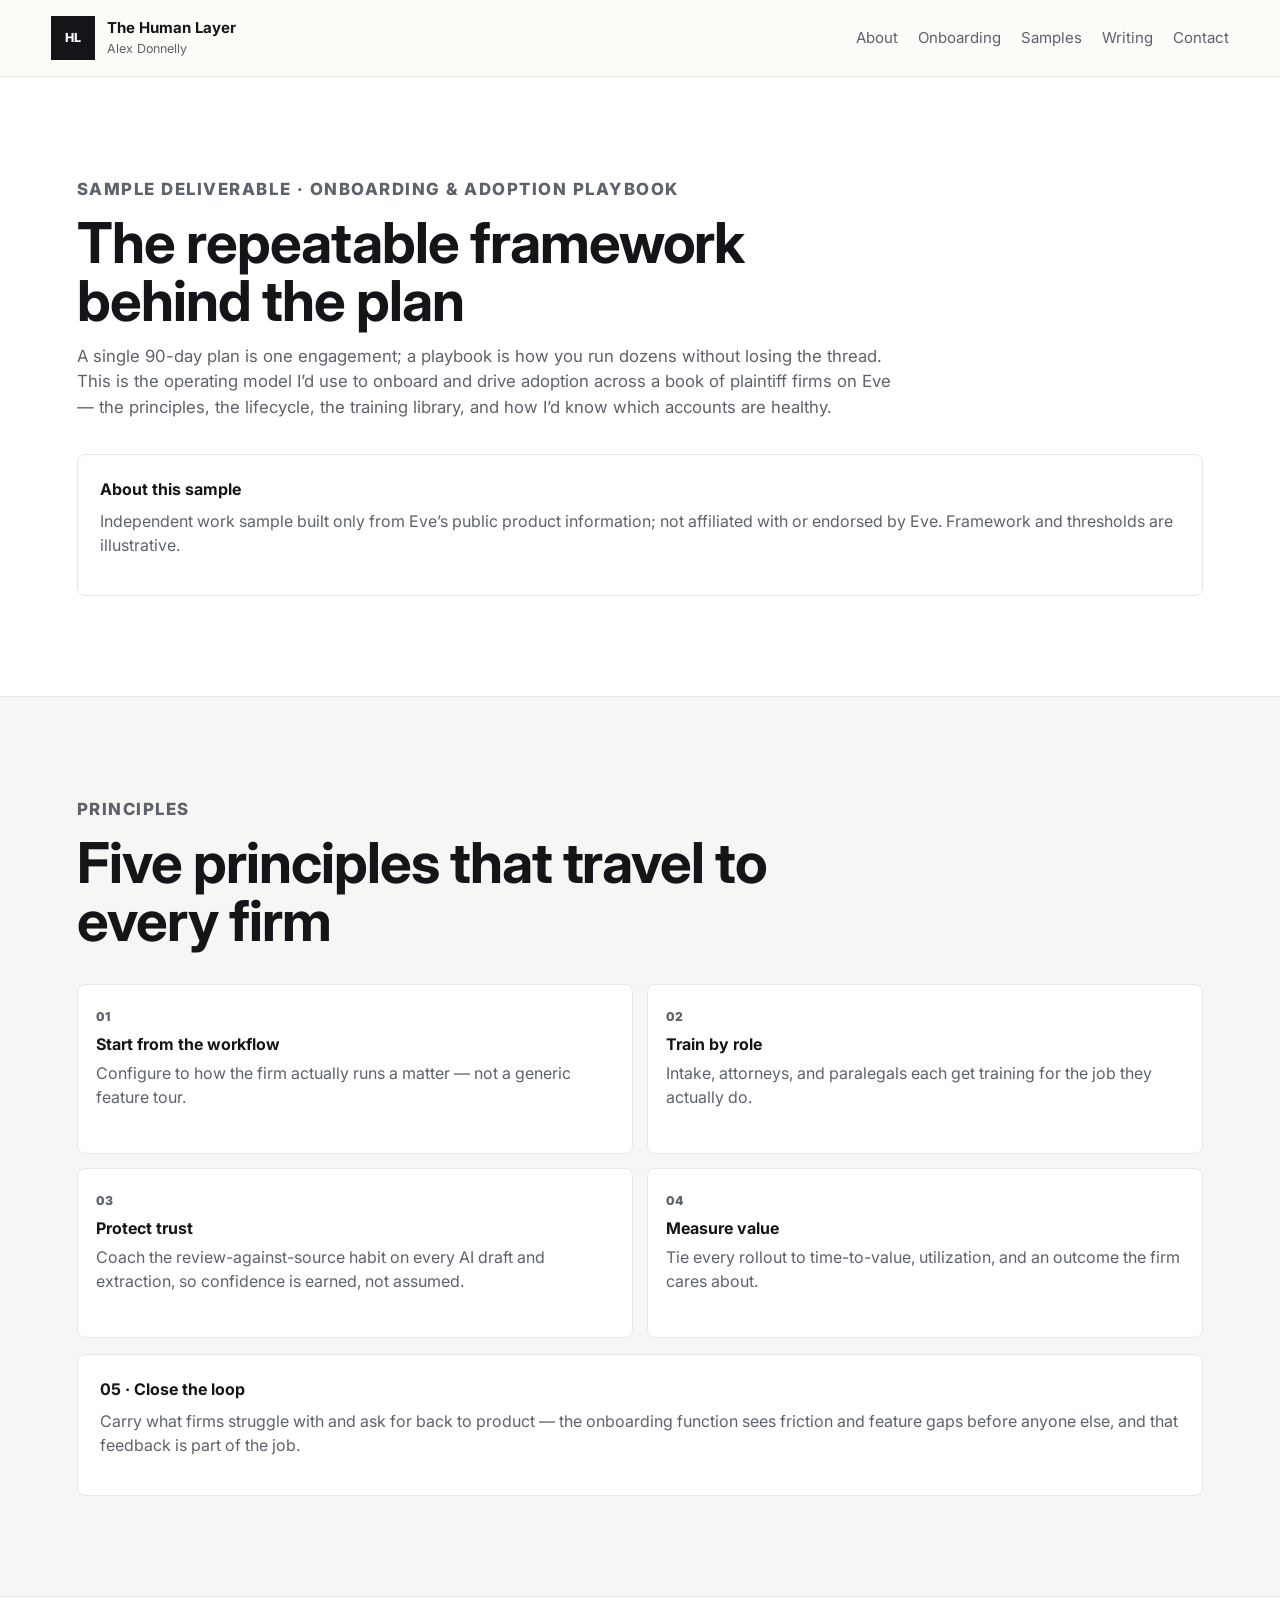
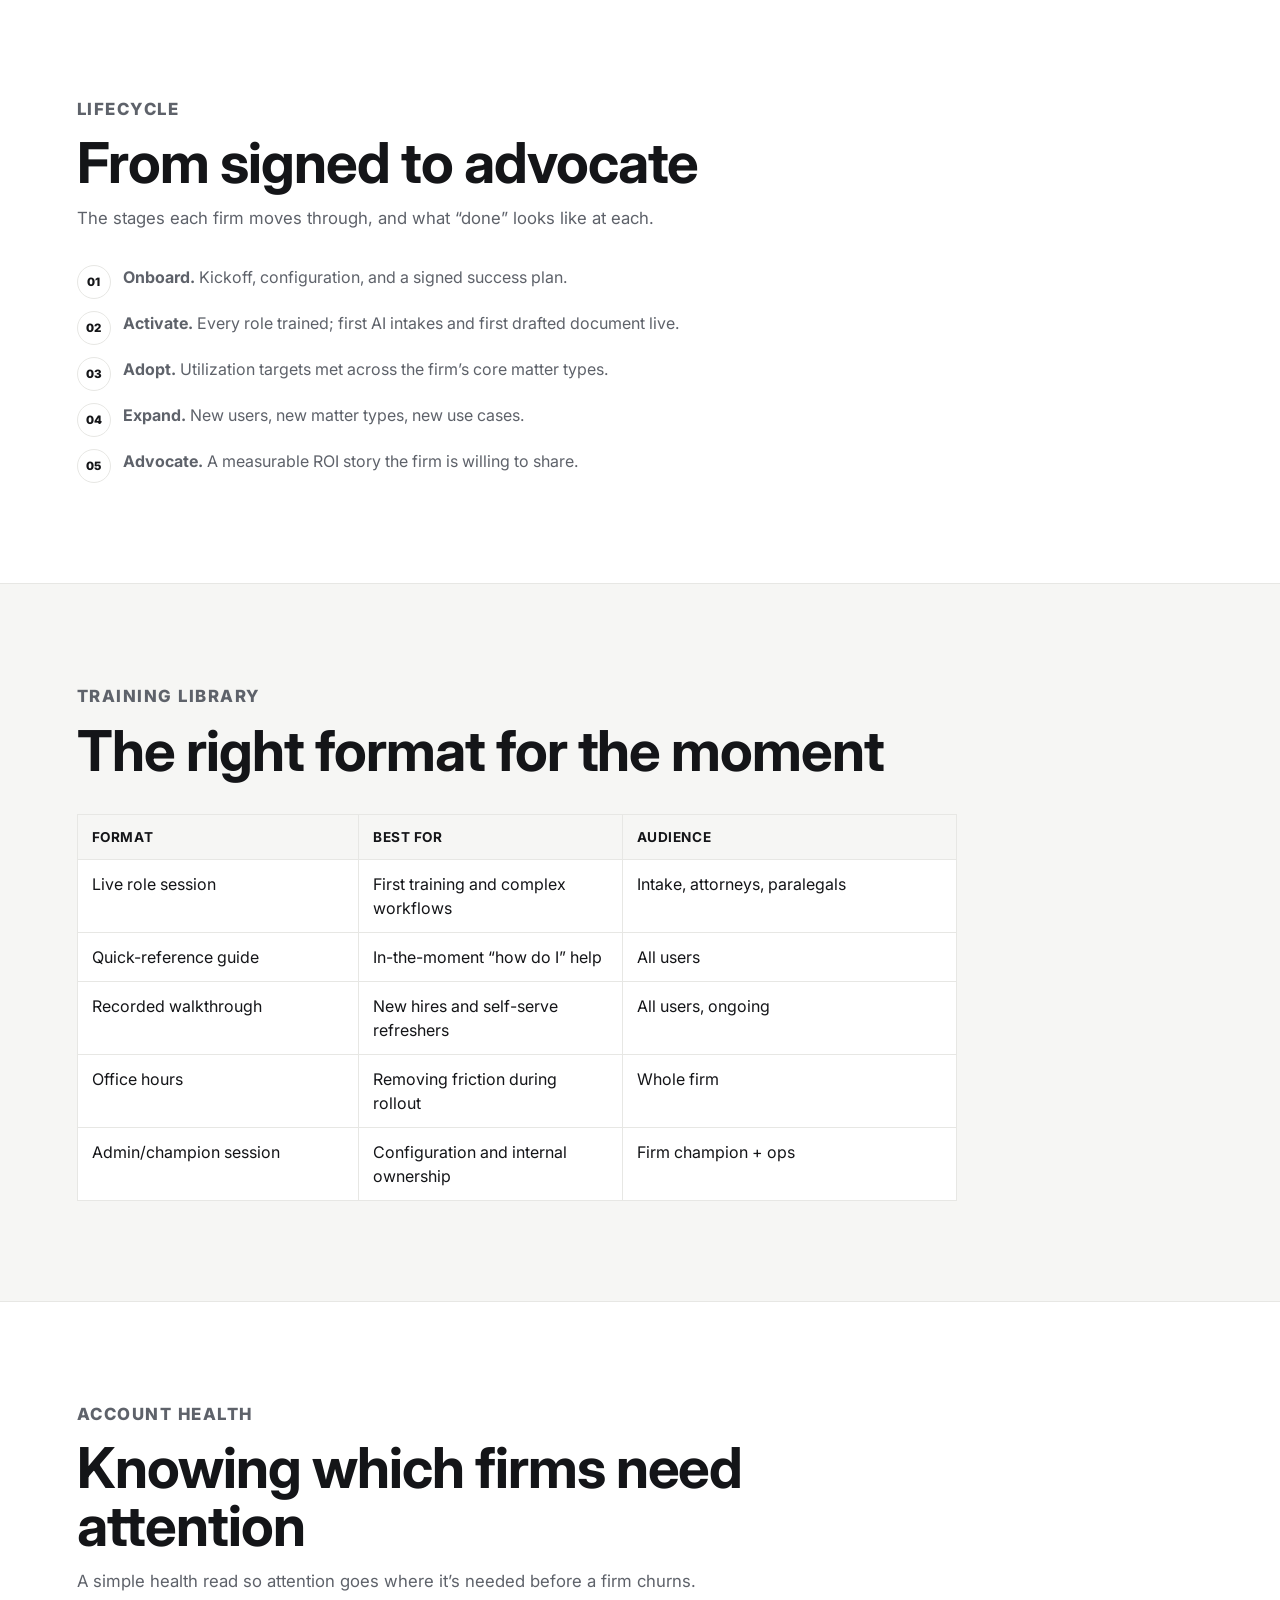
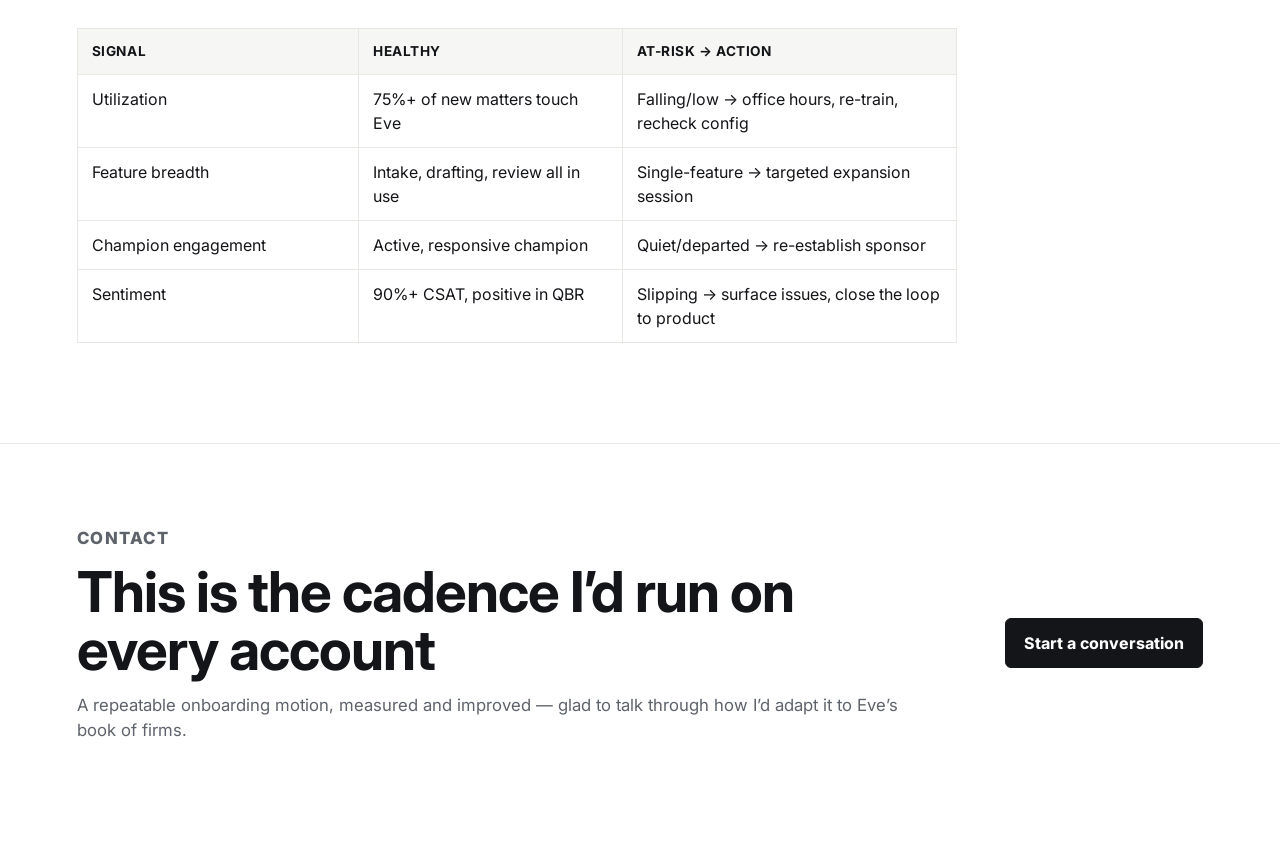
==== commit 1c9aea34: "Add files via upload" ====
--- a/adoption-playbook.html
+++ b/adoption-playbook.html
@@ -22,7 +22,7 @@
     <link rel="preconnect" href="https://fonts.googleapis.com">
     <link rel="preconnect" href="https://fonts.gstatic.com" crossorigin>
     <link href="https://fonts.googleapis.com/css2?family=Inter:wght@400;500;600;700;800&display=swap" rel="stylesheet">
-    <link rel="stylesheet" href="styles.css?v=2">
+    <link rel="stylesheet" href="styles.css?v=4">
   </head>
   <body>
     <header class="site-header">
--- a/styles.css
+++ b/styles.css
@@ -355,30 +355,34 @@
 }
 
 .timeline {
-  display: grid;
-  grid-template-columns: minmax(0, 1fr);
-  gap: 12px;
   margin: 0;
   padding: 0;
   list-style: none;
   counter-reset: workflow;
+  display: flex;
+  flex-direction: column;
+  gap: 12px;
 }
 
 .timeline li {
   counter-increment: workflow;
-  display: grid;
-  grid-template-columns: 34px minmax(0, 1fr);
-  gap: 10px;
-  align-items: start;
+  position: relative;
+  padding-left: 46px;
+  min-height: 34px;
   color: var(--muted);
 }
 
 .timeline li::before {
   content: counter(workflow, decimal-leading-zero);
-  display: grid;
+  position: absolute;
+  left: 0;
+  top: 0;
+  box-sizing: border-box;
   width: 34px;
   height: 34px;
-  place-items: center;
+  display: flex;
+  align-items: center;
+  justify-content: center;
   border: 1px solid var(--line);
   border-radius: 50%;
   color: var(--ink);
@@ -1012,3 +1016,119 @@
   font-weight: 400;
   white-space: normal;
 }
+
+/* Enablement-suite tiles */
+.suite-block {
+  margin-top: 20px;
+}
+
+.suite-block .suite-title {
+  margin: 6px 0 10px;
+  font-size: clamp(1.5rem, 2.6vw, 2.1rem);
+  font-weight: 700;
+  letter-spacing: -0.015em;
+  line-height: 1.1;
+}
+
+.suite-block .suite-lede {
+  max-width: 60ch;
+  margin: 0 0 4px;
+  color: var(--muted);
+}
+
+.suite-tiles {
+  display: grid;
+  grid-template-columns: repeat(3, minmax(0, 1fr));
+  gap: 16px;
+  margin-top: 22px;
+}
+
+.suite-tile {
+  display: flex;
+  flex-direction: column;
+  gap: 10px;
+  padding: 22px;
+  border: 1px solid var(--line);
+  border-radius: 12px;
+  background: var(--white);
+  color: var(--ink);
+  text-decoration: none;
+  transition:
+    background 0.18s ease,
+    border-color 0.18s ease,
+    transform 0.18s ease,
+    box-shadow 0.18s ease;
+}
+
+a.suite-tile:hover {
+  background: #edece8;
+  border-color: #d3d3cd;
+  transform: translateY(-3px);
+  box-shadow: var(--shadow);
+}
+
+a.suite-tile:focus-visible {
+  outline: 2px solid var(--ink);
+  outline-offset: 2px;
+}
+
+.suite-tag {
+  font-size: 0.7rem;
+  font-weight: 800;
+  letter-spacing: 0.04em;
+  text-transform: uppercase;
+  color: var(--muted);
+}
+
+.suite-tile h4 {
+  margin: 0;
+  font-size: 1.1rem;
+  font-weight: 700;
+  letter-spacing: -0.01em;
+  line-height: 1.2;
+}
+
+.suite-tile p {
+  margin: 0;
+  color: var(--muted);
+  font-size: 0.95rem;
+  line-height: 1.5;
+}
+
+.suite-action {
+  margin-top: auto;
+  padding-top: 6px;
+  color: var(--blue);
+  font-weight: 850;
+}
+
+.suite-action span {
+  display: inline-block;
+  transition: transform 0.18s ease;
+}
+
+a.suite-tile:hover .suite-action span {
+  transform: translateX(4px);
+}
+
+.suite-tile--audio .suite-audio {
+  width: 100%;
+  margin-top: auto;
+  padding-top: 4px;
+}
+
+.suite-footnote {
+  margin-top: 18px;
+  color: var(--muted);
+  font-size: 0.9rem;
+}
+
+.suite-footnote a {
+  font-weight: 700;
+}
+
+@media (max-width: 820px) {
+  .suite-tiles {
+    grid-template-columns: 1fr;
+  }
+}
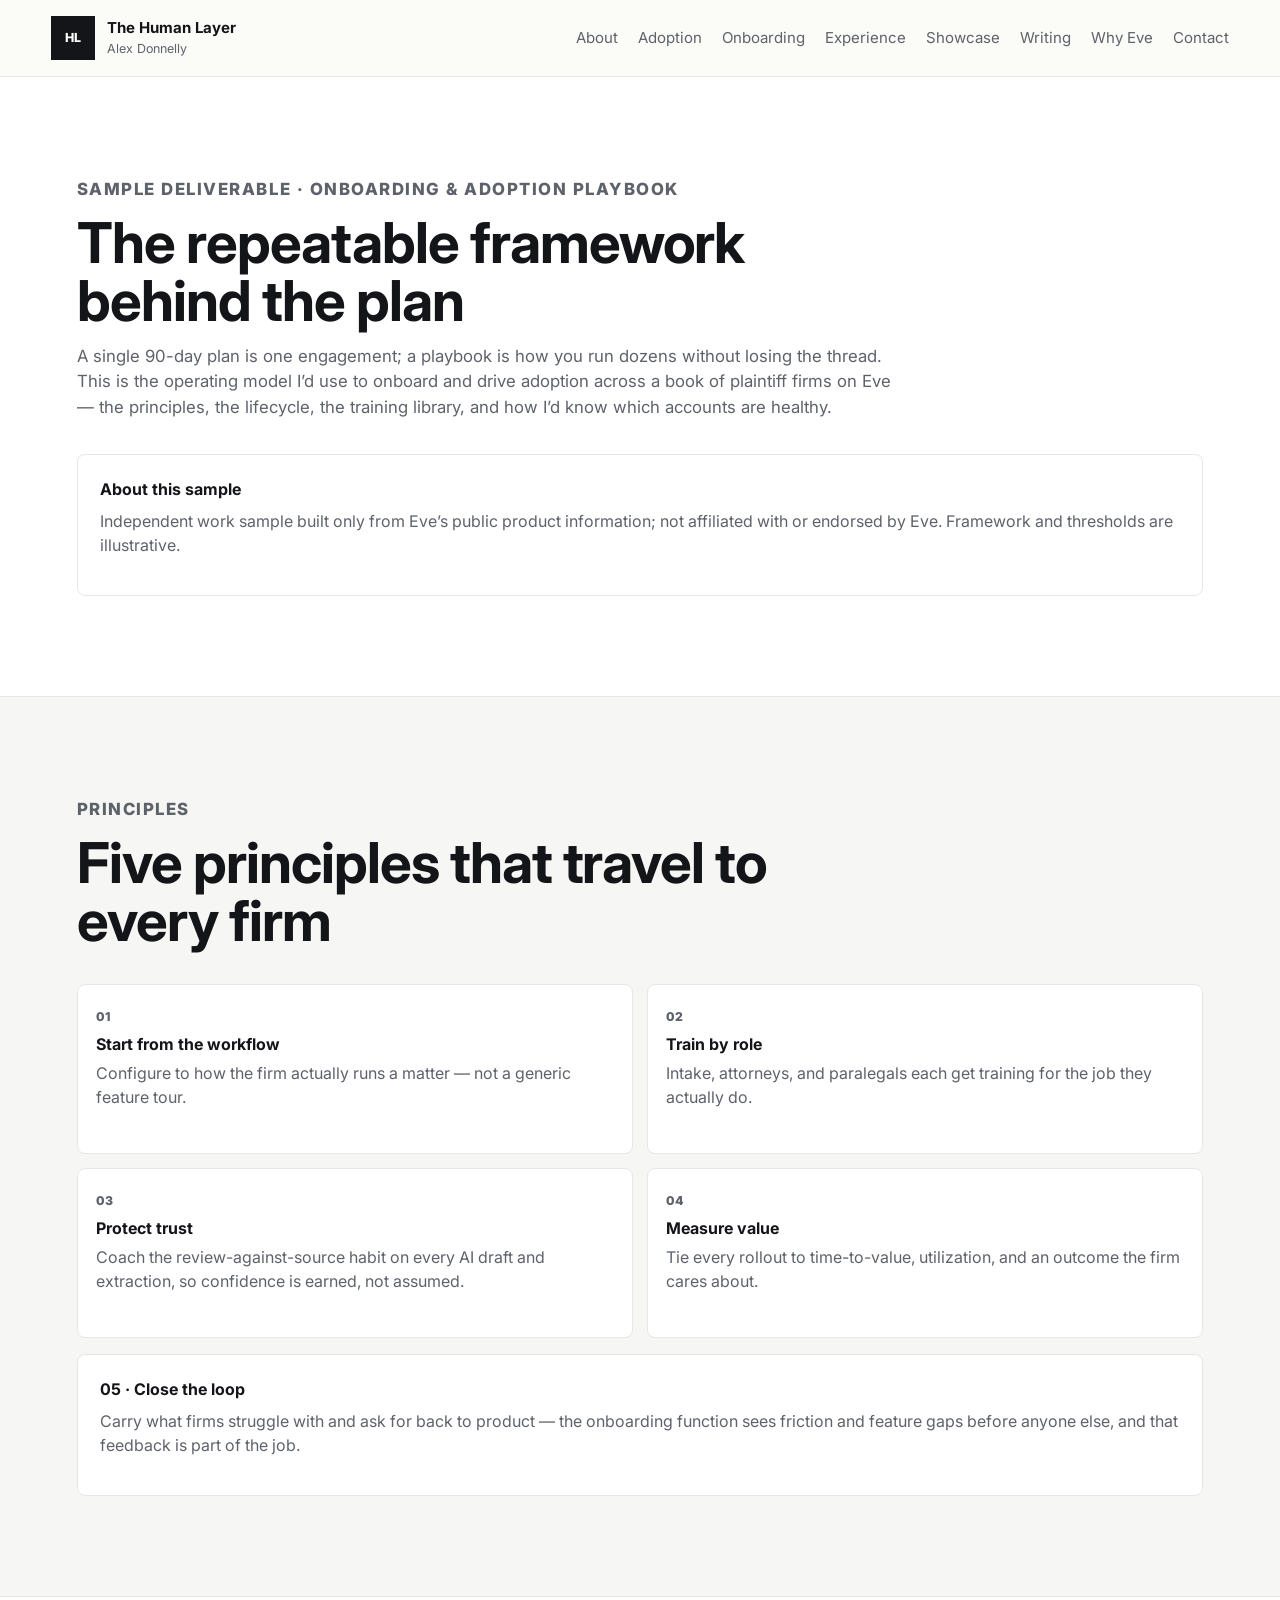
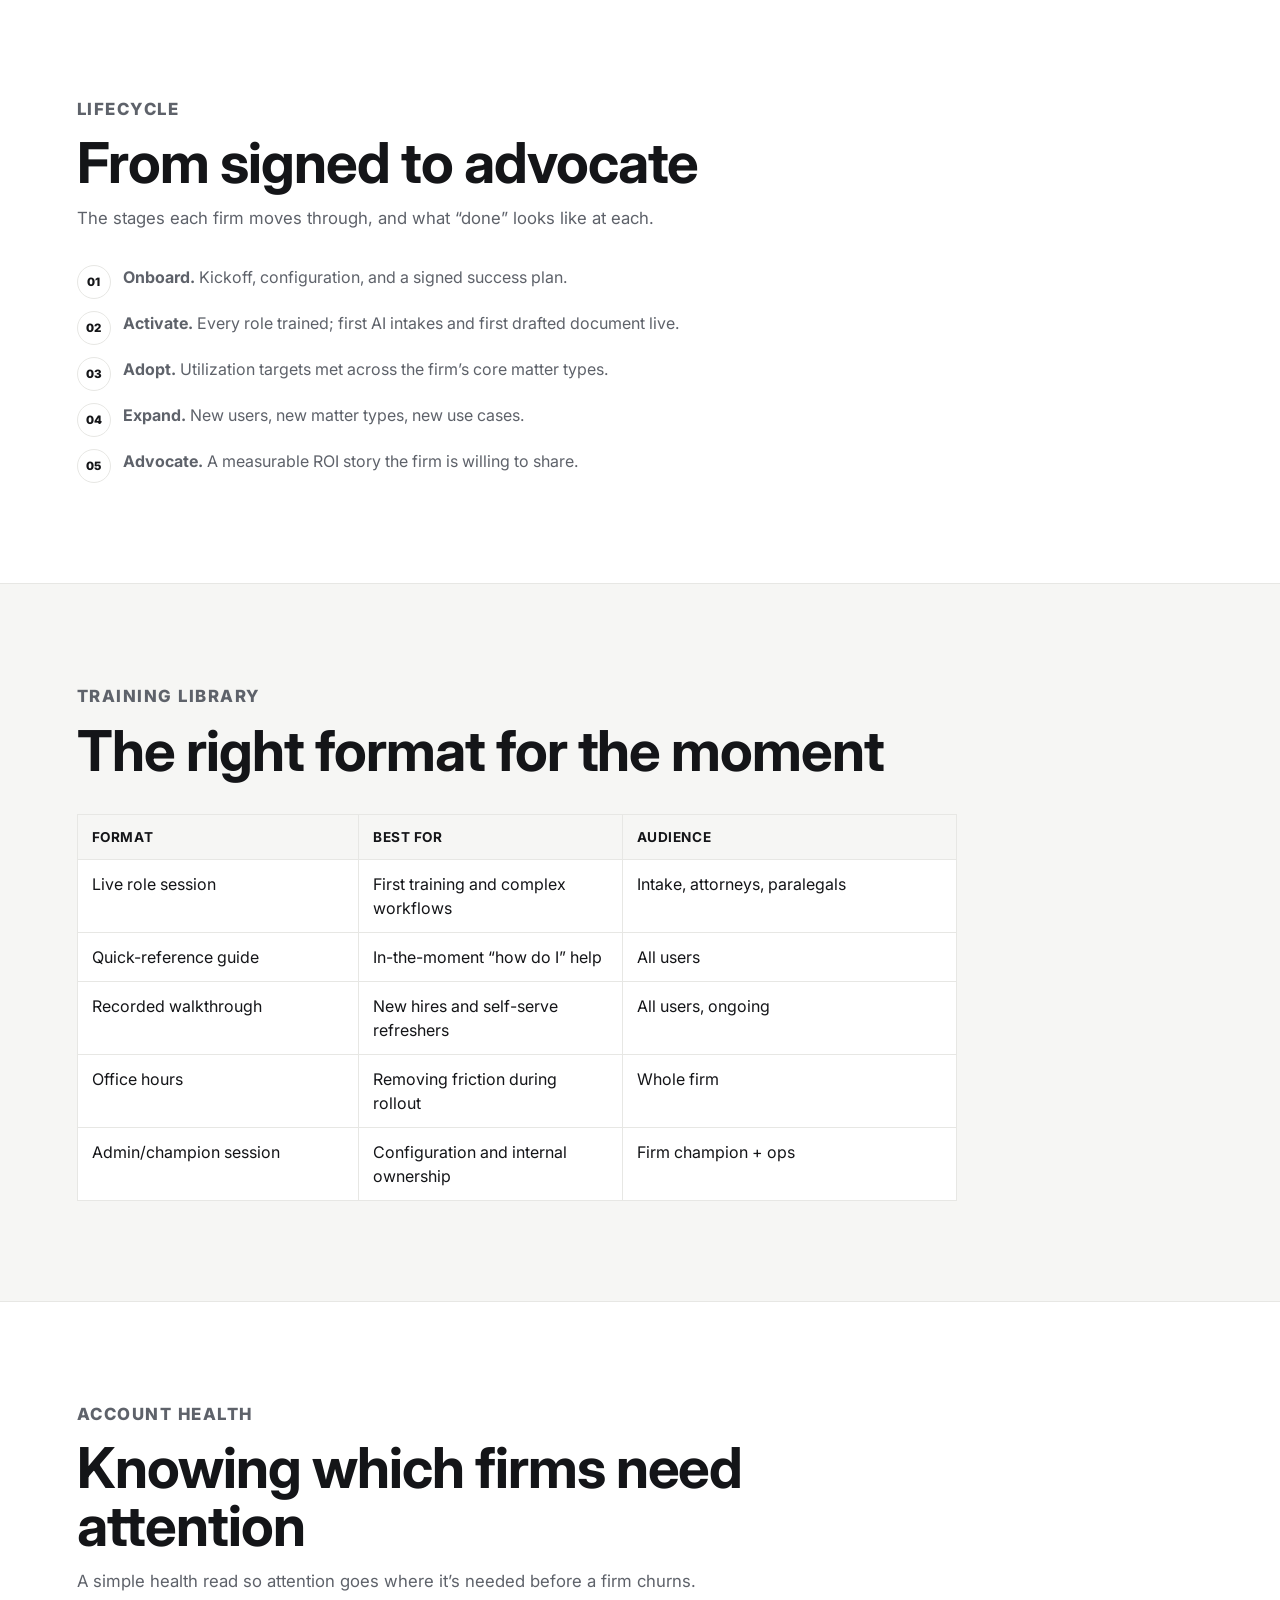
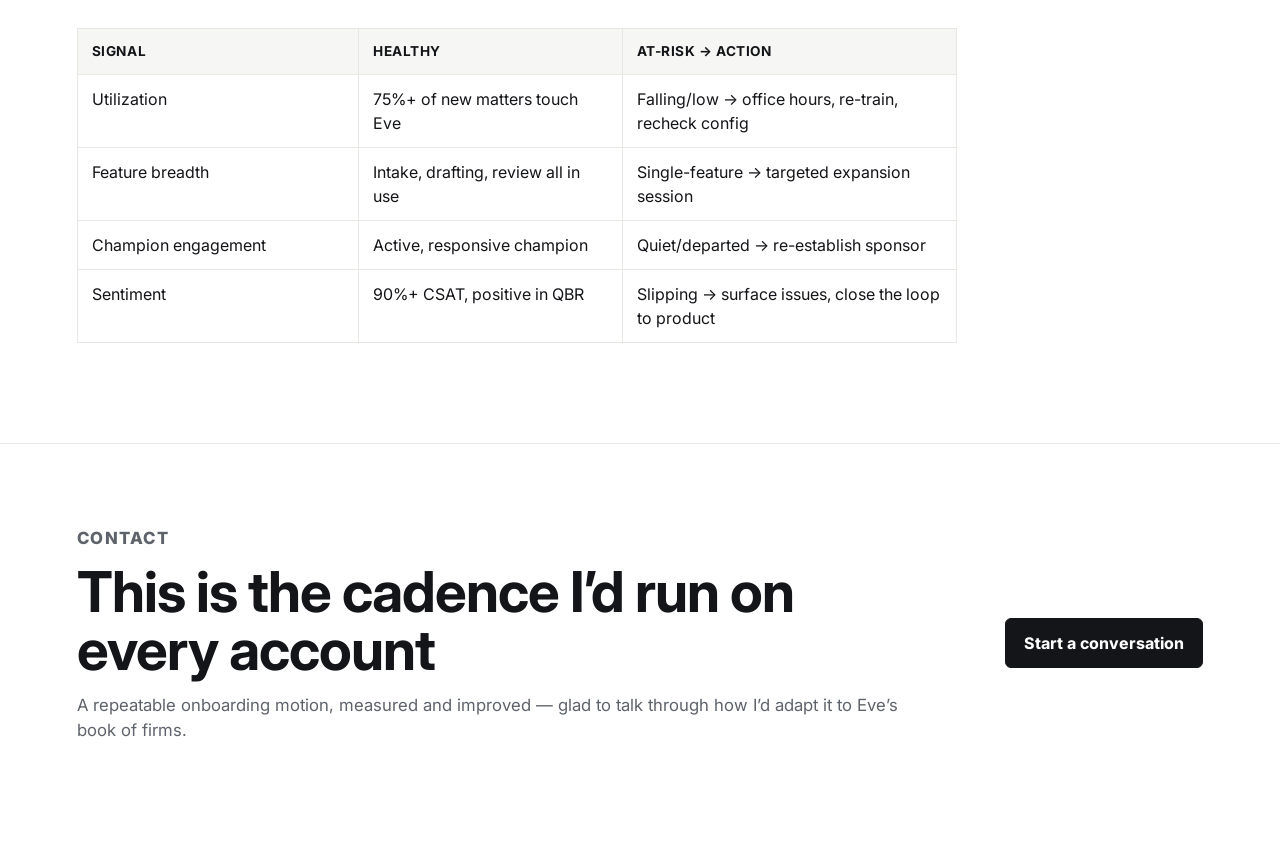
==== commit 6302ed4e: "Add files via upload" ====
--- a/adoption-playbook.html
+++ b/adoption-playbook.html
@@ -35,9 +35,12 @@
       </a>
       <nav class="nav" aria-label="Primary navigation">
         <a href="index.html#about">About</a>
-        <a href="index.html#lifecycle">Onboarding</a>
-        <a href="index.html#samples">Samples</a>
+        <a href="index.html#adoption">Adoption</a>
+        <a href="index.html#onboarding">Onboarding</a>
+        <a href="index.html#experience">Experience</a>
+        <a href="index.html#showcase">Showcase</a>
         <a href="index.html#takeaways">Writing</a>
+        <a href="index.html#why">Why Eve</a>
         <a href="index.html#contact">Contact</a>
       </nav>
     </header>
